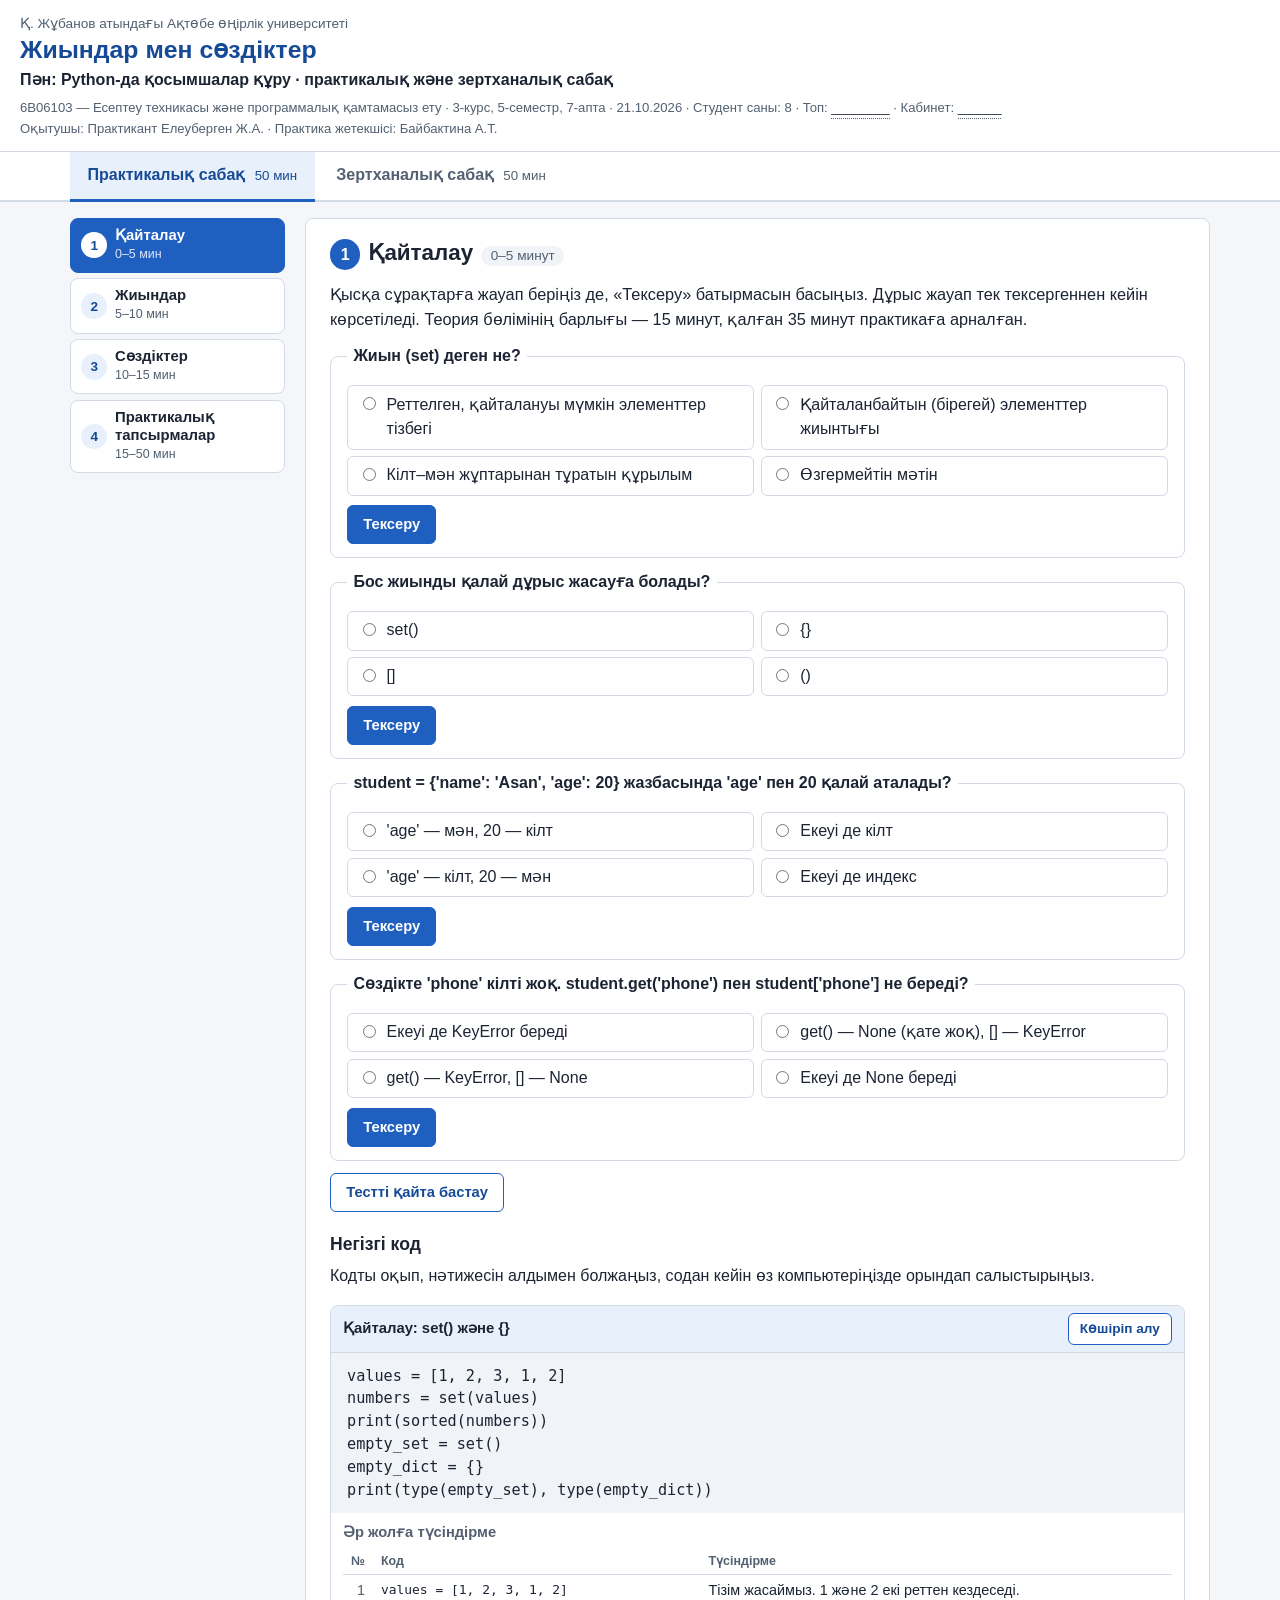
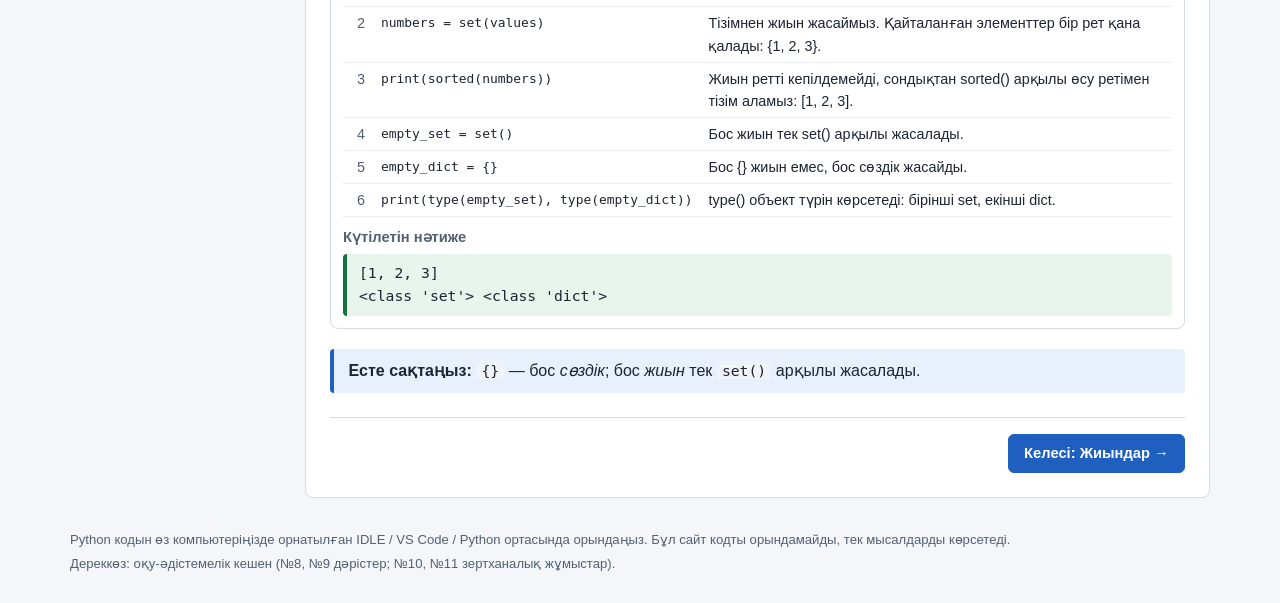
==== index.html @ 648bc7bb "0.0.1" ====
<!DOCTYPE html>
<html lang="kk">
<head>
<meta charset="utf-8">
<meta name="viewport" content="width=device-width, initial-scale=1">
<title>Жиындар мен сөздіктер — Python-да қосымшалар құру</title>
<meta name="description" content="Python-да қосымшалар құру пәні: «Жиындар мен сөздіктер» тақырыбына арналған практикалық және зертханалық сабақ материалы.">
<link rel="stylesheet" href="style.css">
</head>
<body>
<a class="skip" href="#content">Мазмұнға өту</a>
<header class="site-header">
  <p class="uni">Қ. Жұбанов атындағы Ақтөбе өңірлік университеті</p>
  <h1>Жиындар мен сөздіктер</h1>
  <p class="course">Пән: Python-да қосымшалар құру · практикалық және зертханалық сабақ</p>
  <p class="meta">6B06103 — Есептеу техникасы және программалық қамтамасыз ету · 3-курс, 5-семестр, 7-апта · 21.10.2026 · Студент саны: 8 · Топ: <span class="fill" data-cfg="group">________</span> · Кабинет: <span class="fill" data-cfg="room">______</span></p>
  <p class="meta">Оқытушы: Практикант Елеуберген Ж.А. · Практика жетекшісі: Байбактина А.Т.</p>
</header>
<div class="tabbar noprint"><div class="tabs" role="tablist" aria-label="Сабақ түрі">
  <button type="button" role="tab" id="tab-practice" data-mode="practice" aria-controls="mode-practice" aria-selected="true">Практикалық сабақ <small><span data-cfg="practiceMinutes">50</span> мин</small></button>
  <button type="button" role="tab" id="tab-lab" data-mode="lab" aria-controls="mode-lab" aria-selected="false" tabindex="-1">Зертханалық сабақ <small><span data-cfg="labMinutes">50</span> мин</small></button>
</div></div>
<main id="content" class="layout">
  <div class="mode" id="mode-practice" role="tabpanel" aria-labelledby="tab-practice">
    <nav class="side noprint" aria-label="Практикалық сабақ бөлімдері"><button type="button" class="navbtn" data-section="s1"><span class="n">1</span><span class="t">Қайталау</span><span class="m">0–5 мин</span></button><button type="button" class="navbtn" data-section="s2"><span class="n">2</span><span class="t">Жиындар</span><span class="m">5–10 мин</span></button><button type="button" class="navbtn" data-section="s3"><span class="n">3</span><span class="t">Сөздіктер</span><span class="m">10–15 мин</span></button><button type="button" class="navbtn" data-section="s4"><span class="n">4</span><span class="t">Практикалық тапсырмалар</span><span class="m">15–50 мин</span></button></nav>
    <div class="main"><section class="section" id="s1" aria-labelledby="h-s1">
  <h2 id="h-s1"><span class="num">1</span>Қайталау <span class="time">0–5 минут</span></h2>
  <p class="lead">Қысқа сұрақтарға жауап беріңіз де, «Тексеру» батырмасын басыңыз. Дұрыс жауап тек тексергеннен кейін көрсетіледі. Теория бөлімінің барлығы — 15 минут, қалған 35 минут практикаға арналған.</p>
  <div class="quiz"><fieldset class="q" data-correct="b">
  <legend>Жиын (set) деген не?</legend>
  <div class="opts"><label class="opt" data-key="a"><input type="radio" name="q1" value="a"><span>Реттелген, қайталануы мүмкін элементтер тізбегі</span></label><label class="opt" data-key="b"><input type="radio" name="q1" value="b"><span>Қайталанбайтын (бірегей) элементтер жиынтығы</span></label><label class="opt" data-key="c"><input type="radio" name="q1" value="c"><span>Кілт–мән жұптарынан тұратын құрылым</span></label><label class="opt" data-key="d"><input type="radio" name="q1" value="d"><span>Өзгермейтін мәтін</span></label></div>
  <div class="q-actions"><button type="button" class="btn check">Тексеру</button></div>
  <div class="q-result" hidden aria-live="polite"><p class="q-status"></p>
    <p><strong>Дұрыс жауап:</strong> Қайталанбайтын (бірегей) элементтер жиынтығы</p><p>Жиын тек бірегей элементтерді сақтайды. Индекс бойынша қатынау жоқ, реті кепілдік берілмейді.</p></div>
</fieldset>
<fieldset class="q" data-correct="a">
  <legend>Бос жиынды қалай дұрыс жасауға болады?</legend>
  <div class="opts"><label class="opt" data-key="a"><input type="radio" name="q3" value="a"><span>set()</span></label><label class="opt" data-key="b"><input type="radio" name="q3" value="b"><span>{}</span></label><label class="opt" data-key="c"><input type="radio" name="q3" value="c"><span>[]</span></label><label class="opt" data-key="d"><input type="radio" name="q3" value="d"><span>()</span></label></div>
  <div class="q-actions"><button type="button" class="btn check">Тексеру</button></div>
  <div class="q-result" hidden aria-live="polite"><p class="q-status"></p>
    <p><strong>Дұрыс жауап:</strong> set()</p><p>{} — бос сөздік (dict). Бос жиын тек set() арқылы жасалады.</p></div>
</fieldset>
<fieldset class="q" data-correct="c">
  <legend>student = {'name': 'Asan', 'age': 20} жазбасында 'age' пен 20 қалай аталады?</legend>
  <div class="opts"><label class="opt" data-key="a"><input type="radio" name="q4" value="a"><span>'age' — мән, 20 — кілт</span></label><label class="opt" data-key="b"><input type="radio" name="q4" value="b"><span>Екеуі де кілт</span></label><label class="opt" data-key="c"><input type="radio" name="q4" value="c"><span>'age' — кілт, 20 — мән</span></label><label class="opt" data-key="d"><input type="radio" name="q4" value="d"><span>Екеуі де индекс</span></label></div>
  <div class="q-actions"><button type="button" class="btn check">Тексеру</button></div>
  <div class="q-result" hidden aria-live="polite"><p class="q-status"></p>
    <p><strong>Дұрыс жауап:</strong> 'age' — кілт, 20 — мән</p><p>Сөздікте жазба «кілт: мән» түрінде. Кілт арқылы мәнді табамыз. Кілттер бірегей болады.</p></div>
</fieldset>
<fieldset class="q" data-correct="b">
  <legend>Сөздікте 'phone' кілті жоқ. student.get('phone') пен student['phone'] не береді?</legend>
  <div class="opts"><label class="opt" data-key="a"><input type="radio" name="q5" value="a"><span>Екеуі де KeyError береді</span></label><label class="opt" data-key="b"><input type="radio" name="q5" value="b"><span>get() — None (қате жоқ), [] — KeyError</span></label><label class="opt" data-key="c"><input type="radio" name="q5" value="c"><span>get() — KeyError, [] — None</span></label><label class="opt" data-key="d"><input type="radio" name="q5" value="d"><span>Екеуі де None береді</span></label></div>
  <div class="q-actions"><button type="button" class="btn check">Тексеру</button></div>
  <div class="q-result" hidden aria-live="polite"><p class="q-status"></p>
    <p><strong>Дұрыс жауап:</strong> get() — None (қате жоқ), [] — KeyError</p><p>get() кілт жоқ болса None (немесе өзіңіз берген мән) қайтарады. Ал dict[key] — KeyError көтереді.</p></div>
</fieldset></div>
  <p><button type="button" class="btn btn-ghost" id="quiz-reset">Тестті қайта бастау</button></p>
  <h3>Негізгі код</h3>
  <p>Кодты оқып, нәтижесін алдымен болжаңыз, содан кейін өз компьютеріңізде орындап салыстырыңыз.</p>
  <figure class="code-card" id="ex-review">
  <figcaption><span class="code-title">Қайталау: set() және {}</span>
    <button type="button" class="btn copy" data-copy="ex-review-code">Көшіріп алу</button></figcaption>
  <pre class="code" id="ex-review-code" tabindex="0"><code>values = [1, 2, 3, 1, 2]
numbers = set(values)
print(sorted(numbers))
empty_set = set()
empty_dict = {}
print(type(empty_set), type(empty_dict))</code></pre>
  <div class="explain"><h4>Әр жолға түсіндірме</h4>
    <table><thead><tr><th>№</th><th>Код</th><th>Түсіндірме</th></tr></thead><tbody><tr><td class="ln">1</td><td><code>values = [1, 2, 3, 1, 2]</code></td><td>Тізім жасаймыз. 1 және 2 екі реттен кездеседі.</td></tr><tr><td class="ln">2</td><td><code>numbers = set(values)</code></td><td>Тізімнен жиын жасаймыз. Қайталанған элементтер бір рет қана қалады: {1, 2, 3}.</td></tr><tr><td class="ln">3</td><td><code>print(sorted(numbers))</code></td><td>Жиын ретті кепілдемейді, сондықтан sorted() арқылы өсу ретімен тізім аламыз: [1, 2, 3].</td></tr><tr><td class="ln">4</td><td><code>empty_set = set()</code></td><td>Бос жиын тек set() арқылы жасалады.</td></tr><tr><td class="ln">5</td><td><code>empty_dict = {}</code></td><td>Бос {} жиын емес, бос сөздік жасайды.</td></tr><tr><td class="ln">6</td><td><code>print(type(empty_set), type(empty_dict))</code></td><td>type() объект түрін көрсетеді: бірінші set, екінші dict.</td></tr></tbody></table></div>
  <div class="output"><h4>Күтілетін нәтиже</h4><pre>[1, 2, 3]
&lt;class 'set'&gt; &lt;class 'dict'&gt;</pre></div>
</figure>
  <div class="callout"><strong>Есте сақтаңыз:</strong> <code>{}</code> — бос <em>сөздік</em>; бос <em>жиын</em> тек <code>set()</code> арқылы жасалады.</div>
  <div class="pager"><span></span><button type="button" class="btn" data-goto="s2">Келесі: Жиындар →</button></div>
</section><section class="section is-hidden" id="s2" aria-labelledby="h-s2">
  <h2 id="h-s2"><span class="num">2</span>Жиындар <span class="time">5–10 минут</span></h2>
  <p class="lead">Жиын (<code>set</code>) — бірегей, қайталанбайтын элементтер жиынтығы. Индексі жоқ, элементтерінің реті кепілдік берілмейді.</p>
  <div class="grid2">
    <div class="card"><h3>Құру және тексеру</h3>
      <table class="ref"><tbody>
        <tr><td><code>set()</code></td><td>бос жиын; <code>set(тізім)</code> — тізімнен жиын</td></tr>
        <tr><td><code>{1, 2, 3}</code></td><td>элементтерді тікелей жазу</td></tr>
        <tr><td><code>len(s)</code></td><td>элемент саны</td></tr>
        <tr><td><code>x in s</code></td><td>x жиында бар ма? (<code>True</code>/<code>False</code>)</td></tr>
      </tbody></table>
      <p class="small">Жиын элементі өзгермейтін (hashable) болуы керек: сан, мәтін, кортеж болады; тізім, жиын, сөздік болмайды.</p></div>
    <div class="card"><h3>Өзгерту</h3>
      <table class="ref"><tbody>
        <tr><td><code>s.add(x)</code></td><td>элемент қосады</td></tr>
        <tr><td><code>s.remove(x)</code></td><td>өшіреді; x жоқ болса — <code>KeyError</code></td></tr>
        <tr><td><code>s.discard(x)</code></td><td>өшіреді; x жоқ болса да қате жоқ</td></tr>
      </tbody></table></div>
  </div>
  <div class="card"><h3>Жиын амалдары</h3>
    <table class="ref"><thead><tr><th>Амал</th><th>Оператор</th><th>Әдіс</th><th>Мағынасы</th></tr></thead><tbody>
      <tr><td>Бірігу</td><td><code>a | b</code></td><td><code>a.union(b)</code></td><td>екеуінің барлық элементі</td></tr>
      <tr><td>Қиылысу</td><td><code>a &amp; b</code></td><td><code>a.intersection(b)</code></td><td>екеуінде де бар элементтер</td></tr>
      <tr><td>Айырым</td><td><code>a - b</code></td><td><code>a.difference(b)</code></td><td>a-да бар, b-да жоқ</td></tr>
      <tr><td>Симметриялық айырым</td><td><code>a ^ b</code></td><td><code>a.symmetric_difference(b)</code></td><td>тек біреуінде бар</td></tr>
    </tbody></table></div>
  <div class="callout warn"><strong>Реті тұрақты емес.</strong> Жиынды <code>print()</code> жасағанда элементтердің реті әртүрлі болуы мүмкін. Сондықтан мысалдарда нәтижені салыстыру үшін <code>sorted()</code> қолданылады (ол тізім қайтарады).</div>
  <figure class="code-card" id="ex-setops">
  <figcaption><span class="code-title">Жиындармен амалдар</span>
    <button type="button" class="btn copy" data-copy="ex-setops-code">Көшіріп алу</button></figcaption>
  <pre class="code" id="ex-setops-code" tabindex="0"><code>a = {1, 2, 3, 4, 5}
b = {4, 5, 6, 7, 8}
print('Бірігуі:', sorted(a | b))
print('Қиылысуы:', sorted(a &amp; b))
print('Айырымы:', sorted(a - b))
print('Симметриялық айырым:', sorted(a ^ b))</code></pre>
  <div class="explain"><h4>Әр жолға түсіндірме</h4>
    <table><thead><tr><th>№</th><th>Код</th><th>Түсіндірме</th></tr></thead><tbody><tr><td class="ln">1</td><td><code>a = {1, 2, 3, 4, 5}</code></td><td>A жиыны.</td></tr><tr><td class="ln">2</td><td><code>b = {4, 5, 6, 7, 8}</code></td><td>B жиыны. Ортақ элементтері: 4 және 5.</td></tr><tr><td class="ln">3</td><td><code>print('Бірігуі:', sorted(a | b))</code></td><td>| екі жиынның барлық элементін біріктіреді (a.union(b) сияқты). Қайталанбайды.</td></tr><tr><td class="ln">4</td><td><code>print('Қиылысуы:', sorted(a &amp; b))</code></td><td>&amp; тек екі жиында да бар элементтерді алады (a.intersection(b)).</td></tr><tr><td class="ln">5</td><td><code>print('Айырымы:', sorted(a - b))</code></td><td>- a-да бар, бірақ b-да жоқ элементтерді алады (a.difference(b)).</td></tr><tr><td class="ln">6</td><td><code>print('Симметриялық айырым:', sorted(a ^ b))</code></td><td>^ тек біреуінде ғана бар элементтерді алады (a.symmetric_difference(b)).</td></tr></tbody></table></div>
  <div class="output"><h4>Күтілетін нәтиже</h4><pre>Бірігуі: [1, 2, 3, 4, 5, 6, 7, 8]
Қиылысуы: [4, 5]
Айырымы: [1, 2, 3]
Симметриялық айырым: [1, 2, 3, 6, 7, 8]</pre></div>
</figure>
  <figure class="code-card" id="ex-setchange">
  <figcaption><span class="code-title">add() және discard()</span>
    <button type="button" class="btn copy" data-copy="ex-setchange-code">Көшіріп алу</button></figcaption>
  <pre class="code" id="ex-setchange-code" tabindex="0"><code>numbers = {1, 2, 3, 4, 5, 6}
numbers.discard(3)
numbers.add(8)
print(sorted(numbers))</code></pre>
  <div class="explain"><h4>Әр жолға түсіндірме</h4>
    <table><thead><tr><th>№</th><th>Код</th><th>Түсіндірме</th></tr></thead><tbody><tr><td class="ln">1</td><td><code>numbers = {1, 2, 3, 4, 5, 6}</code></td><td>Алты элементті жиын.</td></tr><tr><td class="ln">2</td><td><code>numbers.discard(3)</code></td><td>3 элементін жояды. Егер 3 жоқ болса да, қате шықпайды.</td></tr><tr><td class="ln">3</td><td><code>numbers.add(8)</code></td><td>Жиынға 8 элементін қосады.</td></tr><tr><td class="ln">4</td><td><code>print(sorted(numbers))</code></td><td>Нәтижені өсу ретімен шығарамыз.</td></tr></tbody></table></div>
  <div class="output"><h4>Күтілетін нәтиже</h4><pre>[1, 2, 4, 5, 6, 8]</pre></div>
</figure>
  <h3><code>remove()</code> және <code>discard()</code></h3>
  <p>Егер <code>remove()</code> жоқ элементті өшіруге тырысса — <code>KeyError</code> шығады. <code>discard()</code> болса, қате бермейді. Элемент міндетті түрде бар екеніне сенімді болсаңыз <code>remove()</code>, сенімсіз болсаңыз <code>discard()</code> қолданыңыз.</p>
  <h3><code>frozenset</code></h3>
  <p><code>frozenset</code> — өзгермейтін жиын. Ол <code>set</code> сияқты бірегей элементтерден тұрады және одан <code>|</code>, <code>&amp;</code>, <code>-</code> амалдарын орындауға болады, бірақ жасалғаннан кейін <code>add()</code>, <code>remove()</code>, <code>discard()</code> арқылы өзгертуге болмайды. Өзгермейтіндіктен оны басқа жиынның элементі немесе сөздіктің кілті ретінде қолдануға болады. Жасалуы: <code>frozenset([1, 2, 3])</code>.</p>
  <p class="source">Дереккөз: оқу-әдістемелік кешен, №8 дәріс «Жиындар», PDF 67–74-б. Мысалдар Python 3 синтаксисімен жазылған.</p>
  <div class="pager"><button type="button" class="btn btn-ghost" data-goto="s1">← Қайталау</button><button type="button" class="btn" data-goto="s3">Келесі: Сөздіктер →</button></div>
</section><section class="section is-hidden" id="s3" aria-labelledby="h-s3">
  <h2 id="h-s3"><span class="num">3</span>Сөздіктер <span class="time">10–15 минут</span></h2>
  <p class="lead">Сөздік (<code>dict</code>) мәліметті <code>кілт: мән</code> жұптары түрінде сақтайды. Мәнге индекс емес, кілт арқылы қатынаймыз.</p>
  <div class="grid2">
    <div class="card"><h3>Негізгі ережелер</h3>
      <ul class="tight">
        <li>Жазылуы: <code>{кілт: мән}</code>, бос сөздік — <code>{}</code> немесе <code>dict()</code>.</li>
        <li>Кілттер <strong>бірегей</strong>: бір кілт қайталанса, соңғы мән қалады.</li>
        <li>Кілт өзгермейтін тип болуы керек (мәтін, сан, кортеж). Мән кез келген тип бола алады.</li>
        <li>Қазіргі Python 3 сөздігі элементтерді <strong>енгізілген ретімен</strong> сақтайды (Python 3.7-ден бастап тілдің кепілдігі).</li>
      </ul></div>
    <div class="card"><h3>Қатынау және өзгерту</h3>
      <table class="ref"><tbody>
        <tr><td><code>d[key]</code></td><td>мәнді оқу; кілт жоқ болса — <code>KeyError</code></td></tr>
        <tr><td><code>d.get(key, x)</code></td><td>кілт жоқ болса, қате емес, <code>x</code> (немесе <code>None</code>)</td></tr>
        <tr><td><code>d[key] = v</code></td><td>кілт бар болса — мәнді өзгертеді, жоқ болса — қосады</td></tr>
        <tr><td><code>key in d</code></td><td>кілттің барын тексереді</td></tr>
      </tbody></table></div>
  </div>
  <div class="card"><h3>Әдістер</h3>
    <table class="ref"><tbody>
      <tr><td><code>d.keys()</code></td><td>кілттер</td><td><code>d.values()</code></td><td>мәндер</td></tr>
      <tr><td><code>d.items()</code></td><td>(кілт, мән) жұптары</td><td><code>d.update(other)</code></td><td>басқа сөздіктің жазбаларын қосу/жаңарту</td></tr>
      <tr><td><code>dict.fromkeys(keys, v)</code></td><td>кілттер тізімінен бірдей мәнді сөздік</td><td><code>dict(zip(keys, vals))</code></td><td>екі тізімнен сөздік</td></tr>
    </tbody></table></div>
  <figure class="code-card" id="ex-student">
  <figcaption><span class="code-title">Сөздікпен жұмыс: қосу, өзгерту, оқу</span>
    <button type="button" class="btn copy" data-copy="ex-student-code">Көшіріп алу</button></figcaption>
  <pre class="code" id="ex-student-code" tabindex="0"><code>student = {'name': 'Asan', 'age': 20}
student['city'] = 'Aktobe'
student['age'] = 21
print(student['name'])
print(student.get('phone', 'мәлімет жоқ'))
for key, value in student.items():
    print(key, value)</code></pre>
  <div class="explain"><h4>Әр жолға түсіндірме</h4>
    <table><thead><tr><th>№</th><th>Код</th><th>Түсіндірме</th></tr></thead><tbody><tr><td class="ln">1</td><td><code>student = {'name': 'Asan', 'age': 20}</code></td><td>Сөздік: 'name' және 'age' — кілттер, 'Asan' және 20 — мәндер.</td></tr><tr><td class="ln">2</td><td><code>student['city'] = 'Aktobe'</code></td><td>Жаңа кілт болса, жаңа жазба қосылады.</td></tr><tr><td class="ln">3</td><td><code>student['age'] = 21</code></td><td>Кілт бұрыннан бар болса, оның мәні өзгереді.</td></tr><tr><td class="ln">4</td><td><code>print(student['name'])</code></td><td>Кілт бойынша мәнді оқимыз: Asan.</td></tr><tr><td class="ln">5</td><td><code>print(student.get('phone', 'мәлімет жоқ'))</code></td><td>'phone' кілті жоқ. get() қате бермей, екінші аргументті қайтарады.</td></tr><tr><td class="ln">6</td><td><code>for key, value in student.items():</code></td><td>items() кілт пен мәнді жұп-жұппен береді.</td></tr><tr><td class="ln">7</td><td><code>    print(key, value)</code></td><td>Әр жұпты жолма-жол шығарады (енгізілген ретпен).</td></tr></tbody></table></div>
  <div class="output"><h4>Күтілетін нәтиже</h4><pre>Asan
мәлімет жоқ
name Asan
age 21
city Aktobe</pre></div>
</figure>
  <figure class="code-card" id="ex-zip">
  <figcaption><span class="code-title">zip() арқылы сөздік құру</span>
    <button type="button" class="btn copy" data-copy="ex-zip-code">Көшіріп алу</button></figcaption>
  <pre class="code" id="ex-zip-code" tabindex="0"><code>fields = ['name', 'age', 'job']
values = ['Dina', 22, 'developer']
record = dict(zip(fields, values))
print(record['job'])</code></pre>
  <div class="explain"><h4>Әр жолға түсіндірме</h4>
    <table><thead><tr><th>№</th><th>Код</th><th>Түсіндірме</th></tr></thead><tbody><tr><td class="ln">1</td><td><code>fields = ['name', 'age', 'job']</code></td><td>Кілттер тізімі.</td></tr><tr><td class="ln">2</td><td><code>values = ['Dina', 22, 'developer']</code></td><td>Мәндер тізімі (реті кілттермен сәйкес).</td></tr><tr><td class="ln">3</td><td><code>record = dict(zip(fields, values))</code></td><td>zip() екі тізімді жұптастырады, dict() одан сөздік жасайды.</td></tr><tr><td class="ln">4</td><td><code>print(record['job'])</code></td><td>'job' кілтінің мәнін шығарады.</td></tr></tbody></table></div>
  <div class="output"><h4>Күтілетін нәтиже</h4><pre>developer</pre></div>
</figure>
  <figure class="code-card" id="ex-dictmethods">
  <figcaption><span class="code-title">update(), keys(), values(), fromkeys(), сөздіктер тізімі</span>
    <button type="button" class="btn copy" data-copy="ex-dictmethods-code">Көшіріп алу</button></figcaption>
  <pre class="code" id="ex-dictmethods-code" tabindex="0"><code>student = {'name': 'Asan', 'age': 20}
student.update({'age': 21, 'city': 'Aktobe'})
print(list(student.keys()))
print(list(student.values()))
print(dict.fromkeys(['a', 'b'], 0))
students = [{'name': 'Asan', 'age': 20}, {'name': 'Dina', 'age': 22}]
for item in students:
    print(item['name'], item['age'])</code></pre>
  <div class="explain"><h4>Әр жолға түсіндірме</h4>
    <table><thead><tr><th>№</th><th>Код</th><th>Түсіндірме</th></tr></thead><tbody><tr><td class="ln">1</td><td><code>student = {'name': 'Asan', 'age': 20}</code></td><td>Бастапқы сөздік.</td></tr><tr><td class="ln">2</td><td><code>student.update({'age': 21, 'city': 'Aktobe'})</code></td><td>update() бар кілттің мәнін өзгертеді (age), жоқ кілтті қосады (city).</td></tr><tr><td class="ln">3</td><td><code>print(list(student.keys()))</code></td><td>Барлық кілттер тізімі.</td></tr><tr><td class="ln">4</td><td><code>print(list(student.values()))</code></td><td>Барлық мәндер тізімі.</td></tr><tr><td class="ln">5</td><td><code>print(dict.fromkeys(['a', 'b'], 0))</code></td><td>Берілген кілттерге бірдей бастапқы мән (0) беріп, сөздік жасайды.</td></tr><tr><td class="ln">6</td><td><code>students = [{'name': 'Asan', 'age': 20}, {'name': 'Dina', 'age': 22}]</code></td><td>Сөздіктер тізімі: әр студент — бір сөздік.</td></tr><tr><td class="ln">7</td><td><code>for item in students:</code></td><td>Тізімнің әр сөздігін алып өтеміз.</td></tr><tr><td class="ln">8</td><td><code>    print(item['name'], item['age'])</code></td><td>Әр студенттің атын және жасын шығарамыз.</td></tr></tbody></table></div>
  <div class="output"><h4>Күтілетін нәтиже</h4><pre>['name', 'age', 'city']
['Asan', 21, 'Aktobe']
{'a': 0, 'b': 0}
Asan 20
Dina 22</pre></div>
</figure>
  <div class="callout"><strong>Сөздіктер тізімі</strong> — кестеге ұқсас деректерді сақтаудың ыңғайлы жолы: әр жол бір сөздік, барлығы бір <code>list</code> ішінде. Зертханалық жұмыстарда дәл осындай деректер қолданылады.</div>
  <p class="source">Дереккөз: оқу-әдістемелік кешен, №9 дәріс «Сөздіктер түсінігі және құру принциптері», PDF 74–80-б. Мысалдар Python 3 синтаксисімен жазылған.</p>
  <div class="pager"><button type="button" class="btn btn-ghost" data-goto="s2">← Жиындар</button><button type="button" class="btn" data-goto="s4">Келесі: Практикалық тапсырмалар →</button></div>
</section><section class="section is-hidden" id="s4" aria-labelledby="h-s4">
  <h2 id="h-s4"><span class="num">4</span>Практикалық тапсырмалар <span class="time">15–50 минут</span></h2>
  <p class="lead">Барлық студент бірдей 8 шағын тапсырманы орындайды (4 жиын, 4 сөздік), әрқайсысына шамамен 4 минут. Алдымен өзіңіз шешіп көріңіз, қиындық болса ғана кеңесті ашыңыз. Шешімді өз компьютеріңіздегі Python ортасында (IDLE / VS Code) орындап тексеріңіз.</p>
  <p class="small">Бұл тапсырмалар — дәріс мысалдарына сүйенген жаттығулар. Олар зертханалық жұмыс жинағындағы нөмірлі есептермен байланысты емес.</p>
  <article class="task" id="p1">
  <h3>1-тапсырма. Бірегей сандар</h3>
  <p>Тізімдегі бірегей сандарды өсу ретімен шығарыңыз.</p>
  <div class="in-data"><span class="tag tag-data">Кіріс деректері</span>
    <pre class="code" id="p1-data" tabindex="0"><code>numbers = [4, 6, 4, 8, 6, 9]</code></pre>
    <button type="button" class="btn copy" data-copy="p1-data">Көшіріп алу</button></div>
  <div class="task-actions">
    <button type="button" class="btn btn-ghost" data-toggle="p1-hint" data-open="Кеңесті ашу" data-close="Кеңесті жасыру" aria-expanded="false" aria-controls="p1-hint">Кеңесті ашу</button>
<div class="reveal hint" id="p1-hint" hidden><p>Алдымен тізімді set() арқылы жиынға айналдырыңыз — қайталанғандар жойылады. Содан кейін sorted() қолданып, өсу ретімен шығарыңыз.</p></div>
  </div>
</article>
<article class="task" id="p2">
  <h3>2-тапсырма. Қиылысу және айырым</h3>
  <p>A және B жиындары берілген. Олардың қиылысуын және A − B айырымын табыңыз (екеуін де sorted() арқылы шығарыңыз).</p>
  <div class="in-data"><span class="tag tag-data">Кіріс деректері</span>
    <pre class="code" id="p2-data" tabindex="0"><code>A = {2, 4, 6, 8}
B = {4, 7, 8}</code></pre>
    <button type="button" class="btn copy" data-copy="p2-data">Көшіріп алу</button></div>
  <div class="task-actions">
    <button type="button" class="btn btn-ghost" data-toggle="p2-hint" data-open="Кеңесті ашу" data-close="Кеңесті жасыру" aria-expanded="false" aria-controls="p2-hint">Кеңесті ашу</button>
<div class="reveal hint" id="p2-hint" hidden><p>Қиылысу үшін &amp; (немесе intersection()), айырым үшін - (немесе difference()) қолданыңыз. Нәтижені sorted() ішіне салыңыз.</p></div>
  </div>
</article>
<article class="task" id="p3">
  <h3>3-тапсырма. Элемент қосу және өшіру</h3>
  <p>s жиынына 9 санын қосыңыз, 3 санын өшіріңіз, содан кейін жиында жоқ 100 санын discard() арқылы өшіріп көріңіз (қате шықпауы керек). Жиынды өсу ретімен және элемент санын шығарыңыз.</p>
  <div class="in-data"><span class="tag tag-data">Кіріс деректері</span>
    <pre class="code" id="p3-data" tabindex="0"><code>s = {1, 3, 5, 7}</code></pre>
    <button type="button" class="btn copy" data-copy="p3-data">Көшіріп алу</button></div>
  <div class="task-actions">
    <button type="button" class="btn btn-ghost" data-toggle="p3-hint" data-open="Кеңесті ашу" data-close="Кеңесті жасыру" aria-expanded="false" aria-controls="p3-hint">Кеңесті ашу</button>
<div class="reveal hint" id="p3-hint" hidden><p>add() — қосады, discard() — өшіреді (жоқ болса да қате бермейді). Элемент санын len() береді.</p></div>
  </div>
</article>
<article class="task" id="p4">
  <h3>4-тапсырма. Екі топтың аттары</h3>
  <p>Екі топтың студент аттары берілген. Екі топта да бар аттарды және тек біреуінде ғана бар аттарды өсу ретімен шығарыңыз.</p>
  <div class="in-data"><span class="tag tag-data">Кіріс деректері</span>
    <pre class="code" id="p4-data" tabindex="0"><code>group_a = {'Aru', 'Dina', 'Eldos', 'Asan'}
group_b = {'Dina', 'Asan', 'Nurlan'}</code></pre>
    <button type="button" class="btn copy" data-copy="p4-data">Көшіріп алу</button></div>
  <div class="task-actions">
    <button type="button" class="btn btn-ghost" data-toggle="p4-hint" data-open="Кеңесті ашу" data-close="Кеңесті жасыру" aria-expanded="false" aria-controls="p4-hint">Кеңесті ашу</button>
<div class="reveal hint" id="p4-hint" hidden><p>«Екеуінде де бар» — қиылысу (&amp;), «тек біреуінде» — симметриялық айырым (^). Екеуін де sorted() ішіне салыңыз.</p></div>
  </div>
</article>
<article class="task" id="p5">
  <h3>5-тапсырма. Сөздікті өзгерту</h3>
  <p>score мәнін 85-ке жаңартыңыз, dept кілтін қосыңыз (мәнін өзіңіз таңдаңыз, мысалы 'IT'), содан кейін name мен score мәндерін шығарыңыз.</p>
  <div class="in-data"><span class="tag tag-data">Кіріс деректері</span>
    <pre class="code" id="p5-data" tabindex="0"><code>student = {'name': 'Dina', 'score': 75}</code></pre>
    <button type="button" class="btn copy" data-copy="p5-data">Көшіріп алу</button></div>
  <div class="task-actions">
    <button type="button" class="btn btn-ghost" data-toggle="p5-hint" data-open="Кеңесті ашу" data-close="Кеңесті жасыру" aria-expanded="false" aria-controls="p5-hint">Кеңесті ашу</button>
<div class="reveal hint" id="p5-hint" hidden><p>Бар кілттің мәнін student['score'] = ... арқылы өзгертесіз; жаңа кілт те дәл осылай қосылады. Мәндерді student['name'] түрінде оқыңыз.</p></div>
  </div>
</article>
<article class="task" id="p6">
  <h3>6-тапсырма. get() және items()</h3>
  <p>prices сөздігінен «нан» бағасын [] арқылы шығарыңыз; «шай» кілті жоқ, оның бағасын get() арқылы қате шығармай 0 деп шығарыңыз; содан кейін барлық тауар мен бағасын жолма-жол шығарыңыз.</p>
  <div class="in-data"><span class="tag tag-data">Кіріс деректері</span>
    <pre class="code" id="p6-data" tabindex="0"><code>prices = {'алма': 450, 'нан': 120, 'сүт': 300}</code></pre>
    <button type="button" class="btn copy" data-copy="p6-data">Көшіріп алу</button></div>
  <div class="task-actions">
    <button type="button" class="btn btn-ghost" data-toggle="p6-hint" data-open="Кеңесті ашу" data-close="Кеңесті жасыру" aria-expanded="false" aria-controls="p6-hint">Кеңесті ашу</button>
<div class="reveal hint" id="p6-hint" hidden><p>Кілт бар болса prices['нан'] жұмыс істейді. Жоқ кілт үшін prices.get('шай', 0). Жұптарды for key, value in prices.items(): арқылы алыңыз.</p></div>
  </div>
</article>
<article class="task" id="p7">
  <h3>7-тапсырма. zip() және update()</h3>
  <p>fields және values тізімдерінен zip() арқылы сөздік жасаңыз. Содан кейін update() арқылы age мәнін 22-ге өзгертіп, group кілтін ('IS-31') қосыңыз және сөздікті шығарыңыз.</p>
  <div class="in-data"><span class="tag tag-data">Кіріс деректері</span>
    <pre class="code" id="p7-data" tabindex="0"><code>fields = ['name', 'age']
values = ['Aru', 21]</code></pre>
    <button type="button" class="btn copy" data-copy="p7-data">Көшіріп алу</button></div>
  <div class="task-actions">
    <button type="button" class="btn btn-ghost" data-toggle="p7-hint" data-open="Кеңесті ашу" data-close="Кеңесті жасыру" aria-expanded="false" aria-controls="p7-hint">Кеңесті ашу</button>
<div class="reveal hint" id="p7-hint" hidden><p>dict(zip(fields, values)) сөздік жасайды. update() ішіне жаңа жазбалары бар сөздік беріңіз: бар кілттің мәні өзгереді, жоқ кілт қосылады.</p></div>
  </div>
</article>
<article class="task" id="p8">
  <h3>8-тапсырма. Сөздіктер тізімі</h3>
  <p>Студенттер тізімінен ұпайы 80-ден кем емес студенттердің аты мен ұпайын шығарыңыз, содан кейін олардың санын шығарыңыз.</p>
  <div class="in-data"><span class="tag tag-data">Кіріс деректері</span>
    <pre class="code" id="p8-data" tabindex="0"><code>students = [
    {'name': 'Asan', 'score': 72},
    {'name': 'Dina', 'score': 90},
    {'name': 'Aru', 'score': 85},
    {'name': 'Eldos', 'score': 60}
]</code></pre>
    <button type="button" class="btn copy" data-copy="p8-data">Көшіріп алу</button></div>
  <div class="task-actions">
    <button type="button" class="btn btn-ghost" data-toggle="p8-hint" data-open="Кеңесті ашу" data-close="Кеңесті жасыру" aria-expanded="false" aria-controls="p8-hint">Кеңесті ашу</button>
<div class="reveal hint" id="p8-hint" hidden><p>for item in students: арқылы әр сөздікті алып, item['score'] &gt;= 80 шартын тексеріңіз. Санауыш ретінде count = 0 қолданыңыз.</p></div>
  </div>
</article>
  <article class="task" id="p-final">
    <h3>Қорытынды сұрақтар</h3>
    <p class="small">Жауабын дәптерге жазыңыз, оқытушы сабақ соңында тексереді.</p>
    <p><strong>1.</strong> Қайталануды жою үшін қандай тип керек?</p>
    <p><strong>2.</strong> Ат, жас, мамандық сияқты сипаттарды кілтпен сақтау үшін қандай тип тиімді?</p>
  </article>
  <div class="pager"><button type="button" class="btn btn-ghost" data-goto="s3">← Сөздіктер</button><button type="button" class="btn" data-mode-goto="lab">Зертханалық сабаққа өту →</button></div>
</section></div>
  </div>
  <div class="mode" id="mode-lab" role="tabpanel" aria-labelledby="tab-lab" hidden>
    <nav class="side noprint" aria-label="Зертханалық сабақ бөлімдері"><button type="button" class="navbtn" data-section="s5"><span class="n">5</span><span class="t">Менің нұсқам</span><span class="m">0–42 мин</span></button><button type="button" class="navbtn" data-section="s6"><span class="n">6</span><span class="t">Қорытынды және тапсыру</span><span class="m">42–50 мин</span></button></nav>
    <div class="main"><section class="section" id="s5" aria-labelledby="h-s5">
  <h2 id="h-s5"><span class="num">5</span>Менің нұсқам <span class="time">зертханалық · <span data-cfg="labMinutes">50</span> минут</span></h2>
  <ol class="stages" aria-label="Сабақ кезеңдері"><li><span class="m">0–5 мин</span><span>Нұсқа беру</span></li><li><span class="m">5–15 мин</span><span>1-есеп: жиын</span></li><li><span class="m">15–28 мин</span><span>2-есеп: сөздік</span></li><li><span class="m">28–42 мин</span><span>3-есеп: жиын + сөздік</span></li><li><span class="m">42–47 мин</span><span>Тексеру</span></li><li><span class="m">47–50 мин</span><span>Тапсыру</span></li></ol>
  <fieldset class="vsel"><legend>Нұсқаңызды таңдаңыз</legend>
    <div class="vbtns"><label class="vbtn"><input type="radio" name="variant" value="1"><span>1</span></label><label class="vbtn"><input type="radio" name="variant" value="2"><span>2</span></label><label class="vbtn"><input type="radio" name="variant" value="3"><span>3</span></label><label class="vbtn"><input type="radio" name="variant" value="4"><span>4</span></label><label class="vbtn"><input type="radio" name="variant" value="5"><span>5</span></label><label class="vbtn"><input type="radio" name="variant" value="6"><span>6</span></label><label class="vbtn"><input type="radio" name="variant" value="7"><span>7</span></label><label class="vbtn"><input type="radio" name="variant" value="8"><span>8</span></label></div>
    <p class="small">Нұсқа нөмірін оқытушы береді; сайт нұсқаны кездейсоқ таратпайды. Әдістемедегі №1 тапсырмалар бұл сабақта қолданылмайды. Әр нұсқада үш есеп бар: жиын, сөздік және жиын + сөздік.</p></fieldset>
  <div id="no-variant" class="callout">Алдымен нұсқа нөмірін таңдаңыз.</div>
  <div id="variants"><div class="variant" data-variant="1" hidden><article class="lab-task">
  <h3>1-есеп. Жиын <span class="src">/ Зертханалық №10 / әдістемедегі №2 тапсырма</span></h3>
  <div class="orig"><span class="tag tag-orig">Түпнұсқа тапсырма</span><p>A={2;4;6;8;10} және B={3;6;9;12} жиындары берілген. Екі жиынның қиылысуын және бірігуін табыңыз.</p>
    <p class="small">Дереккөз: зертханалық жұмыс №10, PDF 178-б.</p></div>
  <figure class="code-card teacher-data" id="v1-set-data">
  <figcaption><span class="tag tag-data">Оқытушы ұсынған деректер</span><span class="code-title">Оқытушы ұсынған бастапқы деректер</span>
    <button type="button" class="btn copy" data-copy="v1-set-data-code">Көшіріп алу</button></figcaption>
  <pre class="code" id="v1-set-data-code" tabindex="0"><code>A = {2, 4, 6, 8, 10}
B = {3, 6, 9, 12}</code></pre>
</figure>
  
  <div class="steps"><h4>Қысқа нұсқаулық</h4><ol><li>Деректерді көшіріп алып, тиісті <code>.py</code> файлына қойыңыз.</li><li>Шешімді өзіңіз жазыңыз және <b>Python ортасында орындаңыз</b> (IDLE / VS Code).</li><li><b>Кемінде екі тексеру мысалын көрсетіңіз</b> (деректерді өзгертіп орындаңыз).</li><li>Файлдың басына 1–2 жолдық қысқа түсіндірмені комментарий етіп жазыңыз.</li></ol><p class="small">Файл атауы: <code>set_variant_1.py</code></p></div>
</article><article class="lab-task">
  <h3>2-есеп. Сөздік <span class="src">/ Зертханалық №11 / әдістемедегі №10 тапсырма</span></h3>
  <div class="orig"><span class="tag tag-orig">Түпнұсқа тапсырма</span><p>Дәріханадағы дәрілер туралы келесі мәліметтер белгілі болсын: дәрілік препараттың аты, бағасы, саны, сақтау мерзімі. Дәріханадғы барлық дәрілердің қанша тұратынын және сақтау мерзімі 3 айдан артық препараттарды анықтау программасын құрыңыз.</p>
    <p class="small">Дереккөз: зертханалық жұмыс №11, PDF 180–181-б.</p></div>
  <figure class="code-card teacher-data" id="v1-dict-data">
  <figcaption><span class="tag tag-data">Оқытушы ұсынған деректер</span><span class="code-title">Оқытушы ұсынған бастапқы деректер</span>
    <button type="button" class="btn copy" data-copy="v1-dict-data-code">Көшіріп алу</button></figcaption>
  <pre class="code" id="v1-dict-data-code" tabindex="0"><code>drugs = [
    {"атауы": "Парацетамол", "бағасы": 350, "саны": 5, "мерзімі": 8},
    {"атауы": "Витамин C", "бағасы": 900, "саны": 2, "мерзімі": 2},
    {"атауы": "Сироп", "бағасы": 1200, "саны": 3, "мерзімі": 6},
    {"атауы": "Спрей", "бағасы": 1500, "саны": 1, "мерзімі": 3}
]</code></pre>
</figure>
  <div class="clar"><span class="tag tag-clar">Оқытушының нақтылауы</span><p>Сөздік есебінде барлық дәрілердің жалпы құны: баға × сан қосындысы. Мерзімі 3 айдан артықтарды жеке шығарыңыз.</p></div>
  <div class="steps"><h4>Қысқа нұсқаулық</h4><ol><li>Деректерді көшіріп алып, тиісті <code>.py</code> файлына қойыңыз.</li><li>Шешімді өзіңіз жазыңыз және <b>Python ортасында орындаңыз</b> (IDLE / VS Code).</li><li><b>Кемінде екі тексеру мысалын көрсетіңіз</b> (деректерді өзгертіп орындаңыз).</li><li>Файлдың басына 1–2 жолдық қысқа түсіндірмені комментарий етіп жазыңыз.</li></ol><p class="small">Файл атауы: <code>dict_variant_1.py</code></p></div>
</article><article class="lab-task">
  <h3>3-есеп. Жиын + сөздік <span class="src">/ оқытушы ұсынған қосымша есеп</span></h3>
  <div class="extra"><span class="tag tag-extra">Қосымша есеп</span><p>Студенттердің қалалары сөздіктер тізімі түрінде берілген. 1) Қалалардан қайталанбайтын жиын құрыңыз. 2) Оның visited жиынымен қиылысуын табыңыз. 3) Нәтижені sorted() арқылы және элемент санын шығарыңыз.</p>
    <p class="small">Бұл есеп әдістемедегі нөмірлі есеп емес, оқытушының қосымша тапсырмасы.</p></div>
  <figure class="code-card teacher-data" id="v1-mixed-data">
  <figcaption><span class="tag tag-data">Оқытушы ұсынған деректер</span><span class="code-title">Оқытушы ұсынған бастапқы деректер</span>
    <button type="button" class="btn copy" data-copy="v1-mixed-data-code">Көшіріп алу</button></figcaption>
  <pre class="code" id="v1-mixed-data-code" tabindex="0"><code>students = [
    {"аты": "Аян", "қала": "Ақтөбе"},
    {"аты": "Дина", "қала": "Орал"},
    {"аты": "Ерлан", "қала": "Ақтөбе"},
    {"аты": "Аружан", "қала": "Атырау"},
    {"аты": "Саят", "қала": "Орал"}
]
visited = {"Ақтөбе", "Астана", "Атырау"}</code></pre>
</figure>
  <div class="steps"><h4>Қысқа нұсқаулық</h4><ol><li>Деректерді көшіріп алып, тиісті <code>.py</code> файлына қойыңыз.</li><li>Шешімді өзіңіз жазыңыз және <b>Python ортасында орындаңыз</b> (IDLE / VS Code).</li><li><b>Кемінде екі тексеру мысалын көрсетіңіз</b> (деректерді өзгертіп орындаңыз).</li><li>Файлдың басына 1–2 жолдық қысқа түсіндірмені комментарий етіп жазыңыз.</li></ol><p class="small">Файл атауы: <code>mixed_variant_1.py</code></p></div>
</article></div><div class="variant" data-variant="2" hidden><article class="lab-task">
  <h3>1-есеп. Жиын <span class="src">/ Зертханалық №10 / әдістемедегі №7 тапсырма</span></h3>
  <div class="orig"><span class="tag tag-orig">Түпнұсқа тапсырма</span><p>A жиыны берілген. Жиынның 5ке еселі сандарын жойыңыз.</p>
    <p class="small">Дереккөз: зертханалық жұмыс №10, PDF 178-б.</p></div>
  <figure class="code-card teacher-data" id="v2-set-data">
  <figcaption><span class="tag tag-data">Оқытушы ұсынған деректер</span><span class="code-title">Оқытушы ұсынған бастапқы деректер</span>
    <button type="button" class="btn copy" data-copy="v2-set-data-code">Көшіріп алу</button></figcaption>
  <pre class="code" id="v2-set-data-code" tabindex="0"><code>A = {5, 7, 10, 11, 15, 20, 24}</code></pre>
</figure>
  
  <div class="steps"><h4>Қысқа нұсқаулық</h4><ol><li>Деректерді көшіріп алып, тиісті <code>.py</code> файлына қойыңыз.</li><li>Шешімді өзіңіз жазыңыз және <b>Python ортасында орындаңыз</b> (IDLE / VS Code).</li><li><b>Кемінде екі тексеру мысалын көрсетіңіз</b> (деректерді өзгертіп орындаңыз).</li><li>Файлдың басына 1–2 жолдық қысқа түсіндірмені комментарий етіп жазыңыз.</li></ol><p class="small">Файл атауы: <code>set_variant_2.py</code></p></div>
</article><article class="lab-task">
  <h3>2-есеп. Сөздік <span class="src">/ Зертханалық №11 / әдістемедегі №9 тапсырма</span></h3>
  <div class="orig"><span class="tag tag-orig">Түпнұсқа тапсырма</span><p>Тұрғындар санағының нәтижелері берілген болсын. 1990 ж. кейін туылған тұрғындардың фамилиясын, атын және жалпы санын анықтайтын программа құрыңыз.</p>
    <p class="small">Дереккөз: зертханалық жұмыс №11, PDF 180–181-б.</p></div>
  <figure class="code-card teacher-data" id="v2-dict-data">
  <figcaption><span class="tag tag-data">Оқытушы ұсынған деректер</span><span class="code-title">Оқытушы ұсынған бастапқы деректер</span>
    <button type="button" class="btn copy" data-copy="v2-dict-data-code">Көшіріп алу</button></figcaption>
  <pre class="code" id="v2-dict-data-code" tabindex="0"><code>people = [
    {"тегі": "Әлиев", "аты": "Данияр", "жылы": 1994},
    {"тегі": "Ким", "аты": "Диана", "жылы": 1988},
    {"тегі": "Қабылбек", "аты": "Ару", "жылы": 2003},
    {"тегі": "Омар", "аты": "Елдос", "жылы": 1990}
]</code></pre>
</figure>
  <div class="clar"><span class="tag tag-clar">Оқытушының нақтылауы</span><p>1990 жылдан кейін деген шарт: жылы &gt; 1990 (1990 жылдың өзі кірмейді).</p></div>
  <div class="steps"><h4>Қысқа нұсқаулық</h4><ol><li>Деректерді көшіріп алып, тиісті <code>.py</code> файлына қойыңыз.</li><li>Шешімді өзіңіз жазыңыз және <b>Python ортасында орындаңыз</b> (IDLE / VS Code).</li><li><b>Кемінде екі тексеру мысалын көрсетіңіз</b> (деректерді өзгертіп орындаңыз).</li><li>Файлдың басына 1–2 жолдық қысқа түсіндірмені комментарий етіп жазыңыз.</li></ol><p class="small">Файл атауы: <code>dict_variant_2.py</code></p></div>
</article><article class="lab-task">
  <h3>3-есеп. Жиын + сөздік <span class="src">/ оқытушы ұсынған қосымша есеп</span></h3>
  <div class="extra"><span class="tag tag-extra">Қосымша есеп</span><p>Кітапхана кітаптары сөздіктер тізімі түрінде берілген. 1) Жанрлардан қайталанбайтын жиын құрыңыз. 2) Тізімде бар, бірақ known жиынында жоқ жанрларды табыңыз (айырым). 3) Нәтижені sorted() арқылы және элемент санын шығарыңыз.</p>
    <p class="small">Бұл есеп әдістемедегі нөмірлі есеп емес, оқытушының қосымша тапсырмасы.</p></div>
  <figure class="code-card teacher-data" id="v2-mixed-data">
  <figcaption><span class="tag tag-data">Оқытушы ұсынған деректер</span><span class="code-title">Оқытушы ұсынған бастапқы деректер</span>
    <button type="button" class="btn copy" data-copy="v2-mixed-data-code">Көшіріп алу</button></figcaption>
  <pre class="code" id="v2-mixed-data-code" tabindex="0"><code>books = [
    {"атауы": "Абай жолы", "жанры": "роман"},
    {"атауы": "Python", "жанры": "ғылыми"},
    {"атауы": "Алгоритм", "жанры": "ғылыми"},
    {"атауы": "Қобыланды", "жанры": "эпос"},
    {"атауы": "Ертегілер", "жанры": "балалар"}
]
known = {"роман", "ғылыми", "детектив"}</code></pre>
</figure>
  <div class="steps"><h4>Қысқа нұсқаулық</h4><ol><li>Деректерді көшіріп алып, тиісті <code>.py</code> файлына қойыңыз.</li><li>Шешімді өзіңіз жазыңыз және <b>Python ортасында орындаңыз</b> (IDLE / VS Code).</li><li><b>Кемінде екі тексеру мысалын көрсетіңіз</b> (деректерді өзгертіп орындаңыз).</li><li>Файлдың басына 1–2 жолдық қысқа түсіндірмені комментарий етіп жазыңыз.</li></ol><p class="small">Файл атауы: <code>mixed_variant_2.py</code></p></div>
</article></div><div class="variant" data-variant="3" hidden><article class="lab-task">
  <h3>1-есеп. Жиын <span class="src">/ Зертханалық №10 / әдістемедегі №8 тапсырма</span></h3>
  <div class="orig"><span class="tag tag-orig">Түпнұсқа тапсырма</span><p>A={2; 6;8;9} және B={3;6;9 } жиындары берілген. Екі жиынның бірігуін және айырымын табыңыз.</p>
    <p class="small">Дереккөз: зертханалық жұмыс №10, PDF 178-б.</p></div>
  <figure class="code-card teacher-data" id="v3-set-data">
  <figcaption><span class="tag tag-data">Оқытушы ұсынған деректер</span><span class="code-title">Оқытушы ұсынған бастапқы деректер</span>
    <button type="button" class="btn copy" data-copy="v3-set-data-code">Көшіріп алу</button></figcaption>
  <pre class="code" id="v3-set-data-code" tabindex="0"><code>A = {2, 6, 8, 9}
B = {3, 6, 9}</code></pre>
</figure>
  
  <div class="steps"><h4>Қысқа нұсқаулық</h4><ol><li>Деректерді көшіріп алып, тиісті <code>.py</code> файлына қойыңыз.</li><li>Шешімді өзіңіз жазыңыз және <b>Python ортасында орындаңыз</b> (IDLE / VS Code).</li><li><b>Кемінде екі тексеру мысалын көрсетіңіз</b> (деректерді өзгертіп орындаңыз).</li><li>Файлдың басына 1–2 жолдық қысқа түсіндірмені комментарий етіп жазыңыз.</li></ol><p class="small">Файл атауы: <code>set_variant_3.py</code></p></div>
</article><article class="lab-task">
  <h3>2-есеп. Сөздік <span class="src">/ Зертханалық №11 / әдістемедегі №6 тапсырма</span></h3>
  <div class="orig"><span class="tag tag-orig">Түпнұсқа тапсырма</span><p>Кітаптардың аты, авторы, шыққан жылы, бағасы және тиражы бойынша сұрыпталған кітаптар тізімін шығарыңыз.</p>
    <p class="small">Дереккөз: зертханалық жұмыс №11, PDF 180–181-б.</p></div>
  <figure class="code-card teacher-data" id="v3-dict-data">
  <figcaption><span class="tag tag-data">Оқытушы ұсынған деректер</span><span class="code-title">Оқытушы ұсынған бастапқы деректер</span>
    <button type="button" class="btn copy" data-copy="v3-dict-data-code">Көшіріп алу</button></figcaption>
  <pre class="code" id="v3-dict-data-code" tabindex="0"><code>books = [
    {"атауы": "Python негіздері", "авторы": "А. Сәрсен", "жылы": 2020, "бағасы": 3800, "тиражы": 700},
    {"атауы": "Алгоритмдер", "авторы": "Н. Жан", "жылы": 2017, "бағасы": 4200, "тиражы": 350},
    {"атауы": "Деректер", "авторы": "М. Аман", "жылы": 2023, "бағасы": 3000, "тиражы": 500},
    {"атауы": "Программалау", "авторы": "Е. Қуат", "жылы": 2019, "бағасы": 5500, "тиражы": 450}
]</code></pre>
</figure>
  <div class="clar"><span class="tag tag-clar">Оқытушының нақтылауы</span><p>Түпнұсқада сұрыптау критерийінің реті нақтыланбаған. Біздің тексеруде екі бөлек сұрыптау жасаңыз: шыққан жылы және бағасы бойынша өсу ретімен.</p></div>
  <div class="steps"><h4>Қысқа нұсқаулық</h4><ol><li>Деректерді көшіріп алып, тиісті <code>.py</code> файлына қойыңыз.</li><li>Шешімді өзіңіз жазыңыз және <b>Python ортасында орындаңыз</b> (IDLE / VS Code).</li><li><b>Кемінде екі тексеру мысалын көрсетіңіз</b> (деректерді өзгертіп орындаңыз).</li><li>Файлдың басына 1–2 жолдық қысқа түсіндірмені комментарий етіп жазыңыз.</li></ol><p class="small">Файл атауы: <code>dict_variant_3.py</code></p></div>
</article><article class="lab-task">
  <h3>3-есеп. Жиын + сөздік <span class="src">/ оқытушы ұсынған қосымша есеп</span></h3>
  <div class="extra"><span class="tag tag-extra">Қосымша есеп</span><p>Дүкеннің сатылымдары сөздіктер тізімі түрінде берілген. 1) Сатылған тауарлардан қайталанбайтын жиын құрыңыз. 2) Оның stock жиынымен симметриялық айырымын табыңыз. 3) Нәтижені sorted() арқылы және элемент санын шығарыңыз.</p>
    <p class="small">Бұл есеп әдістемедегі нөмірлі есеп емес, оқытушының қосымша тапсырмасы.</p></div>
  <figure class="code-card teacher-data" id="v3-mixed-data">
  <figcaption><span class="tag tag-data">Оқытушы ұсынған деректер</span><span class="code-title">Оқытушы ұсынған бастапқы деректер</span>
    <button type="button" class="btn copy" data-copy="v3-mixed-data-code">Көшіріп алу</button></figcaption>
  <pre class="code" id="v3-mixed-data-code" tabindex="0"><code>sales = [
    {"тауар": "нан", "саны": 3},
    {"тауар": "сүт", "саны": 2},
    {"тауар": "кәмпит", "саны": 5},
    {"тауар": "нан", "саны": 1},
    {"тауар": "шай", "саны": 2}
]
stock = {"нан", "сүт", "май", "шай"}</code></pre>
</figure>
  <div class="steps"><h4>Қысқа нұсқаулық</h4><ol><li>Деректерді көшіріп алып, тиісті <code>.py</code> файлына қойыңыз.</li><li>Шешімді өзіңіз жазыңыз және <b>Python ортасында орындаңыз</b> (IDLE / VS Code).</li><li><b>Кемінде екі тексеру мысалын көрсетіңіз</b> (деректерді өзгертіп орындаңыз).</li><li>Файлдың басына 1–2 жолдық қысқа түсіндірмені комментарий етіп жазыңыз.</li></ol><p class="small">Файл атауы: <code>mixed_variant_3.py</code></p></div>
</article></div><div class="variant" data-variant="4" hidden><article class="lab-task">
  <h3>1-есеп. Жиын <span class="src">/ Зертханалық №10 / әдістемедегі №10 тапсырма</span></h3>
  <div class="orig"><span class="tag tag-orig">Түпнұсқа тапсырма</span><p>А жиынындағы ең кіші элементі В жиынына орналастыру;</p>
    <p class="small">Дереккөз: зертханалық жұмыс №10, PDF 178-б.</p></div>
  <figure class="code-card teacher-data" id="v4-set-data">
  <figcaption><span class="tag tag-data">Оқытушы ұсынған деректер</span><span class="code-title">Оқытушы ұсынған бастапқы деректер</span>
    <button type="button" class="btn copy" data-copy="v4-set-data-code">Көшіріп алу</button></figcaption>
  <pre class="code" id="v4-set-data-code" tabindex="0"><code>A = {4, 7, 10, 12}
B = {1, 9}</code></pre>
</figure>
  <div class="clar"><span class="tag tag-clar">Оқытушының нақтылауы</span><p>«В жиынына орналастыру» тіркесі осы сабақта B жиынына элемент қосу деп нақтыланды; A жиынынан жою талап етілмейді.</p></div>
  <div class="steps"><h4>Қысқа нұсқаулық</h4><ol><li>Деректерді көшіріп алып, тиісті <code>.py</code> файлына қойыңыз.</li><li>Шешімді өзіңіз жазыңыз және <b>Python ортасында орындаңыз</b> (IDLE / VS Code).</li><li><b>Кемінде екі тексеру мысалын көрсетіңіз</b> (деректерді өзгертіп орындаңыз).</li><li>Файлдың басына 1–2 жолдық қысқа түсіндірмені комментарий етіп жазыңыз.</li></ol><p class="small">Файл атауы: <code>set_variant_4.py</code></p></div>
</article><article class="lab-task">
  <h3>2-есеп. Сөздік <span class="src">/ Зертханалық №11 / әдістемедегі №5 тапсырма</span></h3>
  <div class="orig"><span class="tag tag-orig">Түпнұсқа тапсырма</span><p>«Телефондық анықтаманы» модельдейтін программа құру, әйел адамдардың телефон номірі мен мекен жайын шығару.</p>
    <p class="small">Дереккөз: зертханалық жұмыс №11, PDF 180–181-б.</p></div>
  <figure class="code-card teacher-data" id="v4-dict-data">
  <figcaption><span class="tag tag-data">Оқытушы ұсынған деректер</span><span class="code-title">Оқытушы ұсынған бастапқы деректер</span>
    <button type="button" class="btn copy" data-copy="v4-dict-data-code">Көшіріп алу</button></figcaption>
  <pre class="code" id="v4-dict-data-code" tabindex="0"><code>contacts = [
    {"аты": "Айгүл", "жынысы": "әйел", "телефон": "111-22-33", "мекенжай": "Ақтөбе, 1-үй"},
    {"аты": "Нұрлан", "жынысы": "ер", "телефон": "222-33-44", "мекенжай": "Ақтөбе, 2-үй"},
    {"аты": "Дина", "жынысы": "әйел", "телефон": "333-44-55", "мекенжай": "Ақтөбе, 3-үй"},
    {"аты": "Аян", "жынысы": "ер", "телефон": "444-55-66", "мекенжай": "Ақтөбе, 4-үй"}
]</code></pre>
</figure>
  
  <div class="steps"><h4>Қысқа нұсқаулық</h4><ol><li>Деректерді көшіріп алып, тиісті <code>.py</code> файлына қойыңыз.</li><li>Шешімді өзіңіз жазыңыз және <b>Python ортасында орындаңыз</b> (IDLE / VS Code).</li><li><b>Кемінде екі тексеру мысалын көрсетіңіз</b> (деректерді өзгертіп орындаңыз).</li><li>Файлдың басына 1–2 жолдық қысқа түсіндірмені комментарий етіп жазыңыз.</li></ol><p class="small">Файл атауы: <code>dict_variant_4.py</code></p></div>
</article><article class="lab-task">
  <h3>3-есеп. Жиын + сөздік <span class="src">/ оқытушы ұсынған қосымша есеп</span></h3>
  <div class="extra"><span class="tag tag-extra">Қосымша есеп</span><p>Кафедра оқытушыларының пәндері сөздіктер тізімі түрінде берілген. 1) Пәндерден қайталанбайтын жиын құрыңыз. 2) Оның other жиынымен бірігуін табыңыз. 3) Нәтижені sorted() арқылы және элемент санын шығарыңыз.</p>
    <p class="small">Бұл есеп әдістемедегі нөмірлі есеп емес, оқытушының қосымша тапсырмасы.</p></div>
  <figure class="code-card teacher-data" id="v4-mixed-data">
  <figcaption><span class="tag tag-data">Оқытушы ұсынған деректер</span><span class="code-title">Оқытушы ұсынған бастапқы деректер</span>
    <button type="button" class="btn copy" data-copy="v4-mixed-data-code">Көшіріп алу</button></figcaption>
  <pre class="code" id="v4-mixed-data-code" tabindex="0"><code>teachers = [
    {"оқытушы": "Асқар", "пән": "Python"},
    {"оқытушы": "Мира", "пән": "Алгоритмдер"},
    {"оқытушы": "Бақыт", "пән": "Python"},
    {"оқытушы": "Серік", "пән": "Желілер"},
    {"оқытушы": "Гүлнар", "пән": "SQL"}
]
other = {"Java", "SQL"}</code></pre>
</figure>
  <div class="steps"><h4>Қысқа нұсқаулық</h4><ol><li>Деректерді көшіріп алып, тиісті <code>.py</code> файлына қойыңыз.</li><li>Шешімді өзіңіз жазыңыз және <b>Python ортасында орындаңыз</b> (IDLE / VS Code).</li><li><b>Кемінде екі тексеру мысалын көрсетіңіз</b> (деректерді өзгертіп орындаңыз).</li><li>Файлдың басына 1–2 жолдық қысқа түсіндірмені комментарий етіп жазыңыз.</li></ol><p class="small">Файл атауы: <code>mixed_variant_4.py</code></p></div>
</article></div><div class="variant" data-variant="5" hidden><article class="lab-task">
  <h3>1-есеп. Жиын <span class="src">/ Зертханалық №10 / әдістемедегі №9 тапсырма</span></h3>
  <div class="orig"><span class="tag tag-orig">Түпнұсқа тапсырма</span><p>А жиынынан К элементке еселенген барлық сандарды жою;</p>
    <p class="small">Дереккөз: зертханалық жұмыс №10, PDF 178-б.</p></div>
  <figure class="code-card teacher-data" id="v5-set-data">
  <figcaption><span class="tag tag-data">Оқытушы ұсынған деректер</span><span class="code-title">Оқытушы ұсынған бастапқы деректер</span>
    <button type="button" class="btn copy" data-copy="v5-set-data-code">Көшіріп алу</button></figcaption>
  <pre class="code" id="v5-set-data-code" tabindex="0"><code>A = {3, 5, 6, 9, 11, 14}
K = 3</code></pre>
</figure>
  <div class="clar"><span class="tag tag-clar">Оқытушының нақтылауы</span><p>K осы мысалда 3; негізгі талап: A ішінен K-ге қалдықсыз бөлінетіндерді жою.</p></div>
  <div class="steps"><h4>Қысқа нұсқаулық</h4><ol><li>Деректерді көшіріп алып, тиісті <code>.py</code> файлына қойыңыз.</li><li>Шешімді өзіңіз жазыңыз және <b>Python ортасында орындаңыз</b> (IDLE / VS Code).</li><li><b>Кемінде екі тексеру мысалын көрсетіңіз</b> (деректерді өзгертіп орындаңыз).</li><li>Файлдың басына 1–2 жолдық қысқа түсіндірмені комментарий етіп жазыңыз.</li></ol><p class="small">Файл атауы: <code>set_variant_5.py</code></p></div>
</article><article class="lab-task">
  <h3>2-есеп. Сөздік <span class="src">/ Зертханалық №11 / әдістемедегі №7 тапсырма</span></h3>
  <div class="orig"><span class="tag tag-orig">Түпнұсқа тапсырма</span><p>Теміржол кассасында төмендегідей мәлімет бар: поездің номірі, баратын жері, билеттің бар не жоғы. Бос орындар саны 100-ден асатын поездардың номірін, баратын жерін экранға шығарыңыз.</p>
    <p class="small">Дереккөз: зертханалық жұмыс №11, PDF 180–181-б.</p></div>
  <figure class="code-card teacher-data" id="v5-dict-data">
  <figcaption><span class="tag tag-data">Оқытушы ұсынған деректер</span><span class="code-title">Оқытушы ұсынған бастапқы деректер</span>
    <button type="button" class="btn copy" data-copy="v5-dict-data-code">Көшіріп алу</button></figcaption>
  <pre class="code" id="v5-dict-data-code" tabindex="0"><code>trains = [
    {"нөмірі": "011", "бағыт": "Алматы", "билет_бар": True, "бос_орын": 80},
    {"нөмірі": "022", "бағыт": "Астана", "билет_бар": True, "бос_орын": 132},
    {"нөмірі": "033", "бағыт": "Атырау", "билет_бар": True, "бос_орын": 101},
    {"нөмірі": "044", "бағыт": "Орал", "билет_бар": False, "бос_орын": 0}
]</code></pre>
</figure>
  <div class="clar"><span class="tag tag-clar">Оқытушының нақтылауы</span><p>Пойызда бос орын &gt; 100 шарты қолданылады.</p></div>
  <div class="steps"><h4>Қысқа нұсқаулық</h4><ol><li>Деректерді көшіріп алып, тиісті <code>.py</code> файлына қойыңыз.</li><li>Шешімді өзіңіз жазыңыз және <b>Python ортасында орындаңыз</b> (IDLE / VS Code).</li><li><b>Кемінде екі тексеру мысалын көрсетіңіз</b> (деректерді өзгертіп орындаңыз).</li><li>Файлдың басына 1–2 жолдық қысқа түсіндірмені комментарий етіп жазыңыз.</li></ol><p class="small">Файл атауы: <code>dict_variant_5.py</code></p></div>
</article><article class="lab-task">
  <h3>3-есеп. Жиын + сөздік <span class="src">/ оқытушы ұсынған қосымша есеп</span></h3>
  <div class="extra"><span class="tag tag-extra">Қосымша есеп</span><p>Оқушылардың спорт секциялары сөздіктер тізімі түрінде берілген. 1) Секциялардан қайталанбайтын жиын құрыңыз. 2) Оның open_sections жиынымен қиылысуын табыңыз. 3) Нәтижені sorted() арқылы және элемент санын шығарыңыз.</p>
    <p class="small">Бұл есеп әдістемедегі нөмірлі есеп емес, оқытушының қосымша тапсырмасы.</p></div>
  <figure class="code-card teacher-data" id="v5-mixed-data">
  <figcaption><span class="tag tag-data">Оқытушы ұсынған деректер</span><span class="code-title">Оқытушы ұсынған бастапқы деректер</span>
    <button type="button" class="btn copy" data-copy="v5-mixed-data-code">Көшіріп алу</button></figcaption>
  <pre class="code" id="v5-mixed-data-code" tabindex="0"><code>pupils = [
    {"аты": "Алмас", "секция": "футбол"},
    {"аты": "Томирис", "секция": "теннис"},
    {"аты": "Рауан", "секция": "шахмат"},
    {"аты": "Дәулет", "секция": "футбол"},
    {"аты": "Інжу", "секция": "би"}
]
open_sections = {"футбол", "шахмат", "жүзу"}</code></pre>
</figure>
  <div class="steps"><h4>Қысқа нұсқаулық</h4><ol><li>Деректерді көшіріп алып, тиісті <code>.py</code> файлына қойыңыз.</li><li>Шешімді өзіңіз жазыңыз және <b>Python ортасында орындаңыз</b> (IDLE / VS Code).</li><li><b>Кемінде екі тексеру мысалын көрсетіңіз</b> (деректерді өзгертіп орындаңыз).</li><li>Файлдың басына 1–2 жолдық қысқа түсіндірмені комментарий етіп жазыңыз.</li></ol><p class="small">Файл атауы: <code>mixed_variant_5.py</code></p></div>
</article></div><div class="variant" data-variant="6" hidden><article class="lab-task">
  <h3>1-есеп. Жиын <span class="src">/ Зертханалық №10 / әдістемедегі №12 тапсырма</span></h3>
  <div class="orig"><span class="tag tag-orig">Түпнұсқа тапсырма</span><p>А жиынындағы ең үлкен элементі В жиынына орналастыру;</p>
    <p class="small">Дереккөз: зертханалық жұмыс №10, PDF 178-б.</p></div>
  <figure class="code-card teacher-data" id="v6-set-data">
  <figcaption><span class="tag tag-data">Оқытушы ұсынған деректер</span><span class="code-title">Оқытушы ұсынған бастапқы деректер</span>
    <button type="button" class="btn copy" data-copy="v6-set-data-code">Көшіріп алу</button></figcaption>
  <pre class="code" id="v6-set-data-code" tabindex="0"><code>A = {3, 8, 11, 16}
B = {1, 4}</code></pre>
</figure>
  <div class="clar"><span class="tag tag-clar">Оқытушының нақтылауы</span><p>«В жиынына орналастыру» осы сабақта B жиынына қосу деп нақтыланды; A өзгермейді.</p></div>
  <div class="steps"><h4>Қысқа нұсқаулық</h4><ol><li>Деректерді көшіріп алып, тиісті <code>.py</code> файлына қойыңыз.</li><li>Шешімді өзіңіз жазыңыз және <b>Python ортасында орындаңыз</b> (IDLE / VS Code).</li><li><b>Кемінде екі тексеру мысалын көрсетіңіз</b> (деректерді өзгертіп орындаңыз).</li><li>Файлдың басына 1–2 жолдық қысқа түсіндірмені комментарий етіп жазыңыз.</li></ol><p class="small">Файл атауы: <code>set_variant_6.py</code></p></div>
</article><article class="lab-task">
  <h3>2-есеп. Сөздік <span class="src">/ Зертханалық №11 / әдістемедегі №4 тапсырма</span></h3>
  <div class="orig"><span class="tag tag-orig">Түпнұсқа тапсырма</span><p>Мекеме қызметкерлері туралы мәліметтер сөздік түрінде анықталған. Ер адамдардың мамандығы мен жасын көрсетіп, экранға тізім шығарыңыз.</p>
    <p class="small">Дереккөз: зертханалық жұмыс №11, PDF 180–181-б.</p></div>
  <figure class="code-card teacher-data" id="v6-dict-data">
  <figcaption><span class="tag tag-data">Оқытушы ұсынған деректер</span><span class="code-title">Оқытушы ұсынған бастапқы деректер</span>
    <button type="button" class="btn copy" data-copy="v6-dict-data-code">Көшіріп алу</button></figcaption>
  <pre class="code" id="v6-dict-data-code" tabindex="0"><code>employees = [
    {"аты": "Ержан", "жынысы": "ер", "мамандығы": "программист", "жасы": 27},
    {"аты": "Айгүл", "жынысы": "әйел", "мамандығы": "дизайнер", "жасы": 26},
    {"аты": "Бекзат", "жынысы": "ер", "мамандығы": "инженер", "жасы": 31},
    {"аты": "Дана", "жынысы": "әйел", "мамандығы": "талдаушы", "жасы": 24}
]</code></pre>
</figure>
  
  <div class="steps"><h4>Қысқа нұсқаулық</h4><ol><li>Деректерді көшіріп алып, тиісті <code>.py</code> файлына қойыңыз.</li><li>Шешімді өзіңіз жазыңыз және <b>Python ортасында орындаңыз</b> (IDLE / VS Code).</li><li><b>Кемінде екі тексеру мысалын көрсетіңіз</b> (деректерді өзгертіп орындаңыз).</li><li>Файлдың басына 1–2 жолдық қысқа түсіндірмені комментарий етіп жазыңыз.</li></ol><p class="small">Файл атауы: <code>dict_variant_6.py</code></p></div>
</article><article class="lab-task">
  <h3>3-есеп. Жиын + сөздік <span class="src">/ оқытушы ұсынған қосымша есеп</span></h3>
  <div class="extra"><span class="tag tag-extra">Қосымша есеп</span><p>Қонақүй бөлмелері сөздіктер тізімі түрінде берілген. 1) Бөлмелер орналасқан қабаттардан қайталанбайтын жиын құрыңыз. 2) Одан жөндеудегі repair қабаттарын шығарып тастаңыз (айырым). 3) Нәтижені sorted() арқылы және элемент санын шығарыңыз.</p>
    <p class="small">Бұл есеп әдістемедегі нөмірлі есеп емес, оқытушының қосымша тапсырмасы.</p></div>
  <figure class="code-card teacher-data" id="v6-mixed-data">
  <figcaption><span class="tag tag-data">Оқытушы ұсынған деректер</span><span class="code-title">Оқытушы ұсынған бастапқы деректер</span>
    <button type="button" class="btn copy" data-copy="v6-mixed-data-code">Көшіріп алу</button></figcaption>
  <pre class="code" id="v6-mixed-data-code" tabindex="0"><code>rooms = [
    {"нөмірі": 101, "қабат": 1},
    {"нөмірі": 102, "қабат": 1},
    {"нөмірі": 201, "қабат": 2},
    {"нөмірі": 301, "қабат": 3},
    {"нөмірі": 401, "қабат": 4}
]
repair = {2, 4}</code></pre>
</figure>
  <div class="steps"><h4>Қысқа нұсқаулық</h4><ol><li>Деректерді көшіріп алып, тиісті <code>.py</code> файлына қойыңыз.</li><li>Шешімді өзіңіз жазыңыз және <b>Python ортасында орындаңыз</b> (IDLE / VS Code).</li><li><b>Кемінде екі тексеру мысалын көрсетіңіз</b> (деректерді өзгертіп орындаңыз).</li><li>Файлдың басына 1–2 жолдық қысқа түсіндірмені комментарий етіп жазыңыз.</li></ol><p class="small">Файл атауы: <code>mixed_variant_6.py</code></p></div>
</article></div><div class="variant" data-variant="7" hidden><article class="lab-task">
  <h3>1-есеп. Жиын <span class="src">/ Зертханалық №10 / әдістемедегі №11 тапсырма</span></h3>
  <div class="orig"><span class="tag tag-orig">Түпнұсқа тапсырма</span><p>А және В аралықтағы бүтін сандардан жиын құру</p>
    <p class="small">Дереккөз: зертханалық жұмыс №10, PDF 178-б.</p></div>
  <figure class="code-card teacher-data" id="v7-set-data">
  <figcaption><span class="tag tag-data">Оқытушы ұсынған деректер</span><span class="code-title">Оқытушы ұсынған бастапқы деректер</span>
    <button type="button" class="btn copy" data-copy="v7-set-data-code">Көшіріп алу</button></figcaption>
  <pre class="code" id="v7-set-data-code" tabindex="0"><code>A = 4
B = 11</code></pre>
</figure>
  <div class="clar"><span class="tag tag-clar">Оқытушының нақтылауы</span><p>А және В аралығы осы тексеруде екі шеткі мәнді қоса қамтиды: [4, 11].</p></div>
  <div class="steps"><h4>Қысқа нұсқаулық</h4><ol><li>Деректерді көшіріп алып, тиісті <code>.py</code> файлына қойыңыз.</li><li>Шешімді өзіңіз жазыңыз және <b>Python ортасында орындаңыз</b> (IDLE / VS Code).</li><li><b>Кемінде екі тексеру мысалын көрсетіңіз</b> (деректерді өзгертіп орындаңыз).</li><li>Файлдың басына 1–2 жолдық қысқа түсіндірмені комментарий етіп жазыңыз.</li></ol><p class="small">Файл атауы: <code>set_variant_7.py</code></p></div>
</article><article class="lab-task">
  <h3>2-есеп. Сөздік <span class="src">/ Зертханалық №11 / әдістемедегі №8 тапсырма</span></h3>
  <div class="orig"><span class="tag tag-orig">Түпнұсқа тапсырма</span><p>Өзіңіз оқитын топтың тізімін алфавит бойынша реттеп туған жылын көрсетіп экранға шығарыңыз.</p>
    <p class="small">Дереккөз: зертханалық жұмыс №11, PDF 180–181-б.</p></div>
  <figure class="code-card teacher-data" id="v7-dict-data">
  <figcaption><span class="tag tag-data">Оқытушы ұсынған деректер</span><span class="code-title">Оқытушы ұсынған бастапқы деректер</span>
    <button type="button" class="btn copy" data-copy="v7-dict-data-code">Көшіріп алу</button></figcaption>
  <pre class="code" id="v7-dict-data-code" tabindex="0"><code>students = [
    {"аты": "Мақсат", "туған_жылы": 2005},
    {"аты": "Бекзат", "туған_жылы": 2004},
    {"аты": "Айсұлтан", "туған_жылы": 2005},
    {"аты": "Данияр", "туған_жылы": 2006}
]</code></pre>
</figure>
  <div class="clar"><span class="tag tag-clar">Оқытушының нақтылауы</span><p>Топ аты-жөндері шартты мысал; өз тобыңыздың тізімі болса, алмастыра аласыз.</p></div>
  <div class="steps"><h4>Қысқа нұсқаулық</h4><ol><li>Деректерді көшіріп алып, тиісті <code>.py</code> файлына қойыңыз.</li><li>Шешімді өзіңіз жазыңыз және <b>Python ортасында орындаңыз</b> (IDLE / VS Code).</li><li><b>Кемінде екі тексеру мысалын көрсетіңіз</b> (деректерді өзгертіп орындаңыз).</li><li>Файлдың басына 1–2 жолдық қысқа түсіндірмені комментарий етіп жазыңыз.</li></ol><p class="small">Файл атауы: <code>dict_variant_7.py</code></p></div>
</article><article class="lab-task">
  <h3>3-есеп. Жиын + сөздік <span class="src">/ оқытушы ұсынған қосымша есеп</span></h3>
  <div class="extra"><span class="tag tag-extra">Қосымша есеп</span><p>Фирма қызметкерлерінің мамандықтары сөздіктер тізімі түрінде берілген. 1) Мамандықтардан қайталанбайтын жиын құрыңыз. 2) Оның required жиынымен симметриялық айырымын табыңыз. 3) Нәтижені sorted() арқылы және элемент санын шығарыңыз.</p>
    <p class="small">Бұл есеп әдістемедегі нөмірлі есеп емес, оқытушының қосымша тапсырмасы.</p></div>
  <figure class="code-card teacher-data" id="v7-mixed-data">
  <figcaption><span class="tag tag-data">Оқытушы ұсынған деректер</span><span class="code-title">Оқытушы ұсынған бастапқы деректер</span>
    <button type="button" class="btn copy" data-copy="v7-mixed-data-code">Көшіріп алу</button></figcaption>
  <pre class="code" id="v7-mixed-data-code" tabindex="0"><code>workers = [
    {"аты": "Ержан", "мамандығы": "программист"},
    {"аты": "Айгүл", "мамандығы": "дизайнер"},
    {"аты": "Бекзат", "мамандығы": "программист"},
    {"аты": "Дана", "мамандығы": "аналитик"},
    {"аты": "Нұрлан", "мамандығы": "менеджер"}
]
required = {"программист", "дизайнер", "тестілеуші"}</code></pre>
</figure>
  <div class="steps"><h4>Қысқа нұсқаулық</h4><ol><li>Деректерді көшіріп алып, тиісті <code>.py</code> файлына қойыңыз.</li><li>Шешімді өзіңіз жазыңыз және <b>Python ортасында орындаңыз</b> (IDLE / VS Code).</li><li><b>Кемінде екі тексеру мысалын көрсетіңіз</b> (деректерді өзгертіп орындаңыз).</li><li>Файлдың басына 1–2 жолдық қысқа түсіндірмені комментарий етіп жазыңыз.</li></ol><p class="small">Файл атауы: <code>mixed_variant_7.py</code></p></div>
</article></div><div class="variant" data-variant="8" hidden><article class="lab-task">
  <h3>1-есеп. Жиын <span class="src">/ Зертханалық №10 / әдістемедегі №6 тапсырма</span></h3>
  <div class="orig"><span class="tag tag-orig">Түпнұсқа тапсырма</span><p>A жиыны берілген. Жиынның 3 ке еселі сандарын экранға шығарыңыз.</p>
    <p class="small">Дереккөз: зертханалық жұмыс №10, PDF 178-б.</p></div>
  <figure class="code-card teacher-data" id="v8-set-data">
  <figcaption><span class="tag tag-data">Оқытушы ұсынған деректер</span><span class="code-title">Оқытушы ұсынған бастапқы деректер</span>
    <button type="button" class="btn copy" data-copy="v8-set-data-code">Көшіріп алу</button></figcaption>
  <pre class="code" id="v8-set-data-code" tabindex="0"><code>A = {3, 4, 6, 8, 9, 12, 14}</code></pre>
</figure>
  <div class="clar"><span class="tag tag-clar">Оқытушының нақтылауы</span><p>Жиын элементтерін оқуға ыңғайлы шығару үшін sorted() қолданыңыз.</p></div>
  <div class="steps"><h4>Қысқа нұсқаулық</h4><ol><li>Деректерді көшіріп алып, тиісті <code>.py</code> файлына қойыңыз.</li><li>Шешімді өзіңіз жазыңыз және <b>Python ортасында орындаңыз</b> (IDLE / VS Code).</li><li><b>Кемінде екі тексеру мысалын көрсетіңіз</b> (деректерді өзгертіп орындаңыз).</li><li>Файлдың басына 1–2 жолдық қысқа түсіндірмені комментарий етіп жазыңыз.</li></ol><p class="small">Файл атауы: <code>set_variant_8.py</code></p></div>
</article><article class="lab-task">
  <h3>2-есеп. Сөздік <span class="src">/ Зертханалық №11 / әдістемедегі №11 тапсырма</span></h3>
  <div class="orig"><span class="tag tag-orig">Түпнұсқа тапсырма</span><p>Фирма қызметкерлері туралы мәлімет берілген. Қызметкерлердің фамилиясын және атын, сонымен қатар әйел адам болса көзінің түсін, ер адам болса темекі шегетін, шекпейтіндігін көрсететін тізімді экранға шығарыңыз.</p>
    <p class="small">Дереккөз: зертханалық жұмыс №11, PDF 180–181-б.</p></div>
  <figure class="code-card teacher-data" id="v8-dict-data">
  <figcaption><span class="tag tag-data">Оқытушы ұсынған деректер</span><span class="code-title">Оқытушы ұсынған бастапқы деректер</span>
    <button type="button" class="btn copy" data-copy="v8-dict-data-code">Көшіріп алу</button></figcaption>
  <pre class="code" id="v8-dict-data-code" tabindex="0"><code>staff = [
    {"тегі": "Қасымов", "аты": "Айдар", "жынысы": "ер", "темекі_шегеді": False},
    {"тегі": "Омарова", "аты": "Дина", "жынысы": "әйел", "көз_түсі": "қоңыр"},
    {"тегі": "Беков", "аты": "Самат", "жынысы": "ер", "темекі_шегеді": True},
    {"тегі": "Әлиева", "аты": "Айжан", "жынысы": "әйел", "көз_түсі": "көк"}
]</code></pre>
</figure>
  <div class="clar"><span class="tag tag-clar">Оқытушының нақтылауы</span><p>Сөздік есебінде жынысына қарай тиісті өрісті ғана шығарыңыз.</p></div>
  <div class="steps"><h4>Қысқа нұсқаулық</h4><ol><li>Деректерді көшіріп алып, тиісті <code>.py</code> файлына қойыңыз.</li><li>Шешімді өзіңіз жазыңыз және <b>Python ортасында орындаңыз</b> (IDLE / VS Code).</li><li><b>Кемінде екі тексеру мысалын көрсетіңіз</b> (деректерді өзгертіп орындаңыз).</li><li>Файлдың басына 1–2 жолдық қысқа түсіндірмені комментарий етіп жазыңыз.</li></ol><p class="small">Файл атауы: <code>dict_variant_8.py</code></p></div>
</article><article class="lab-task">
  <h3>3-есеп. Жиын + сөздік <span class="src">/ оқытушы ұсынған қосымша есеп</span></h3>
  <div class="extra"><span class="tag tag-extra">Қосымша есеп</span><p>Курсқа жазылғандар сөздіктер тізімі түрінде берілген. 1) Курстардан қайталанбайтын жиын құрыңыз. 2) Ұсынылатын offered жиынында бар, бірақ ешкім жазылмаған курстарды табыңыз (айырым). 3) Нәтижені sorted() арқылы және элемент санын шығарыңыз.</p>
    <p class="small">Бұл есеп әдістемедегі нөмірлі есеп емес, оқытушының қосымша тапсырмасы.</p></div>
  <figure class="code-card teacher-data" id="v8-mixed-data">
  <figcaption><span class="tag tag-data">Оқытушы ұсынған деректер</span><span class="code-title">Оқытушы ұсынған бастапқы деректер</span>
    <button type="button" class="btn copy" data-copy="v8-mixed-data-code">Көшіріп алу</button></figcaption>
  <pre class="code" id="v8-mixed-data-code" tabindex="0"><code>enrollments = [
    {"студент": "Аян", "курс": "Python"},
    {"студент": "Дина", "курс": "SQL"},
    {"студент": "Ерлан", "курс": "Python"},
    {"студент": "Аружан", "курс": "Web"}
]
offered = {"Python", "Java", "Web", "C++"}</code></pre>
</figure>
  <div class="steps"><h4>Қысқа нұсқаулық</h4><ol><li>Деректерді көшіріп алып, тиісті <code>.py</code> файлына қойыңыз.</li><li>Шешімді өзіңіз жазыңыз және <b>Python ортасында орындаңыз</b> (IDLE / VS Code).</li><li><b>Кемінде екі тексеру мысалын көрсетіңіз</b> (деректерді өзгертіп орындаңыз).</li><li>Файлдың басына 1–2 жолдық қысқа түсіндірмені комментарий етіп жазыңыз.</li></ol><p class="small">Файл атауы: <code>mixed_variant_8.py</code></p></div>
</article></div></div>
  <div class="legend"><span class="tag tag-orig">Түпнұсқа тапсырма</span> әдістемедегі мәтін, өзгертілмеген &nbsp; <span class="tag tag-data">Оқытушы ұсынған деректер</span> мысал деректер &nbsp; <span class="tag tag-clar">Оқытушының нақтылауы</span> түсініксіз талаптарға түсініктеме &nbsp; <span class="tag tag-extra">Қосымша есеп</span> оқытушының өз тапсырмасы</div>
  <p class="source">Дереккөз: оқу-әдістемелік кешен, №10 зертханалық жұмыс «Жиын», PDF 177–178-б.; №11 зертханалық жұмыс «Сөздік», PDF 178–181-б.</p>
  <div class="pager"><button type="button" class="btn btn-ghost" data-mode-goto="practice">← Практикалық сабақ</button><button type="button" class="btn" data-goto="s6">Келесі: Қорытынды және тапсыру →</button></div>
</section><section class="section is-hidden" id="s6" aria-labelledby="h-s6">
  <h2 id="h-s6"><span class="num">6</span>Қорытынды және тапсыру <span class="time">42–50 минут</span></h2>
  <p class="chosen">Таңдалған нұсқа: <strong data-variant-label>таңдалмаған</strong></p>
  <div class="card"><h3>Тапсырар алдында тексеріңіз (42–47 минут)</h3>
    <ul class="check">
      <li><label><input type="checkbox"> Үш программа да Python ортасында қатесіз орындалады.</label></li>
      <li><label><input type="checkbox"> Әр есепте кемінде екі тексеру мысалы көрсетілген.</label></li>
      <li><label><input type="checkbox"> Жиынның нәтижесі <code>sorted()</code> арқылы тұрақты ретпен шығады (қажет болса).</label></li>
      <li><label><input type="checkbox"> Әр файлдың басында қысқа түсіндірме комментарий бар.</label></li>
      <li><label><input type="checkbox"> Оқытушының нақтылаулары ескерілген.</label></li>
    </ul></div>
  <div class="card"><h3>Жауапты тапсыру (47–50 минут)</h3>
    <p>Мына үш файлды <span data-cfg="submitPlace">оқытушы көрсеткен орынға</span> тапсырыңыз:</p>
    <ul class="files"><li><code data-fname="set">set_variant_N.py</code> — жиын есебі</li><li><code data-fname="dict">dict_variant_N.py</code> — сөздік есебі</li><li><code data-fname="mixed">mixed_variant_N.py</code> — 3-есеп (жиын + сөздік)</li></ul>
    <p class="small">Бұл сайт файлдарды серверге жібермейді (сервер жоқ). Файлдарды өз компьютеріңізде сақтап, оқытушы көрсеткен тәсілмен тапсырыңыз.</p></div>
  <div class="card"><h3>Бағалау критерийлері (100 балл)</h3>
    <table class="ref"><thead><tr><th>Критерий</th><th>Балл</th></tr></thead><tbody>
      <tr><td>1-есеп (жиын) дұрыстығы</td><td>30</td></tr>
      <tr><td>2-есеп (сөздік) дұрыстығы</td><td>30</td></tr>
      <tr><td>3-есеп (жиын + сөздік) дұрыстығы</td><td>20</td></tr>
      <tr><td>Әр есепке екі тексеру жағдайы</td><td>10</td></tr>
      <tr><td>Қысқа түсіндіру</td><td>10</td></tr>
      <tr class="total"><td>Барлығы</td><td>100</td></tr>
    </tbody></table>
    <p class="small">Сайт баға шығармайды: Python кодын браузерде орындамайды. Соңғы бағаны оқытушы қояды.</p></div>
  <p class="noprint"><button type="button" class="btn" data-print>Нұсқаны басып шығару</button></p>
  <div class="pager"><button type="button" class="btn btn-ghost" data-goto="s5">← Менің нұсқам</button><span></span></div>
</section></div>
  </div>
</main>
<footer class="site-footer noprint"><p>Python кодын өз компьютеріңізде орнатылған IDLE / VS Code / Python ортасында орындаңыз. Бұл сайт кодты орындамайды, тек мысалдарды көрсетеді.</p>
<p>Дереккөз: оқу-әдістемелік кешен (№8, №9 дәрістер; №10, №11 зертханалық жұмыстар).</p></footer>
<noscript><p class="noscript">Бұл сайттың батырмалары JavaScript қажет етеді. Браузерде JavaScript-ті қосыңыз.</p></noscript>
<script src="script.js"></script>
</body>
</html>
---- style.css ----
/* Жиындар мен сөздіктер — оқу сайты. Таза CSS3, сыртқы ресурссыз. */
:root {
  --bg: #f4f6fa;
  --surface: #ffffff;
  --text: #1c2433;
  --muted: #526071;
  --accent: #1f5fbf;
  --accent-dark: #164a96;
  --accent-soft: #e8f0fb;
  --border: #d2dae6;
  --code-bg: #f0f3f8;
  --ok: #14703f;
  --ok-soft: #e7f5ec;
  --bad: #a42626;
  --bad-soft: #fdeceb;
  --warn: #7d4d05;
  --warn-soft: #fff5db;
  --data: #0e6a63;
  --data-soft: #e4f4f2;
  --radius: 8px;
  --font: "Segoe UI", "Noto Sans", Roboto, "Helvetica Neue", Arial, sans-serif;
  --mono: Consolas, "Cascadia Mono", "DejaVu Sans Mono", "Liberation Mono", monospace;
}

* { box-sizing: border-box; }
html { font-size: 16px; -webkit-text-size-adjust: 100%; }
body { margin: 0; background: var(--bg); color: var(--text); font-family: var(--font); line-height: 1.55; }
code, pre { font-family: var(--mono); }
code { background: var(--code-bg); padding: 0.05em 0.35em; border-radius: 4px; font-size: 0.92em; }
h1, h2, h3, h4 { line-height: 1.25; margin: 0 0 0.5rem; }
h2 { font-size: 1.4rem; display: flex; align-items: baseline; flex-wrap: wrap; gap: 0.5rem; margin-bottom: 0.75rem; }
h3 { font-size: 1.1rem; margin-top: 1.4rem; }
h4 { font-size: 0.92rem; color: var(--muted); text-transform: none; }
p { margin: 0 0 0.75rem; }
.small { font-size: 0.88rem; color: var(--muted); }
.lead { font-size: 1.02rem; }
.source { font-size: 0.85rem; color: var(--muted); border-top: 1px dashed var(--border); padding-top: 0.6rem; margin-top: 1.2rem; }

.skip { position: absolute; left: -999px; top: 0; background: var(--accent); color: #fff; padding: 0.5rem 1rem; z-index: 50; }
.skip:focus { left: 0; }

/* Тақырып */
.site-header { background: var(--surface); border-bottom: 1px solid var(--border); padding: 0.8rem 1.25rem 0.7rem; }
.site-header .uni { margin: 0; font-size: 0.85rem; color: var(--muted); }
.site-header h1 { font-size: 1.55rem; margin: 0.1rem 0 0.1rem; color: var(--accent-dark); }
.site-header .course { margin: 0 0 0.3rem; font-weight: 600; }
.site-header .meta { margin: 0; font-size: 0.82rem; color: var(--muted); }
.fill { border-bottom: 1px dotted var(--muted); min-width: 3em; display: inline-block; text-align: center; color: var(--text); }

/* Негізгі қойындылар */
.tabbar { position: sticky; top: 0; z-index: 20; background: var(--surface); border-bottom: 2px solid var(--border); }
.tabs { display: flex; gap: 0.25rem; max-width: 1180px; margin: 0 auto; padding: 0 1.25rem; }
.tabs button { font: inherit; font-weight: 600; font-size: 1rem; padding: 0.7rem 1.1rem; border: 0; background: transparent; color: var(--muted); cursor: pointer; border-bottom: 3px solid transparent; margin-bottom: -2px; }
.tabs button small { font-weight: 400; margin-left: 0.3rem; }
.tabs button[aria-selected="true"] { color: var(--accent-dark); border-bottom-color: var(--accent); background: var(--accent-soft); }
.tabs button:hover { color: var(--accent-dark); }

/* Макет */
.layout { max-width: 1180px; margin: 0 auto; padding: 1rem 1.25rem 2rem; }
.mode { display: grid; grid-template-columns: 215px minmax(0, 1fr); gap: 1.25rem; align-items: start; }
.mode[hidden] { display: none; }
.side { position: sticky; top: 3.4rem; display: flex; flex-direction: column; gap: 0.35rem; }
.navbtn { font: inherit; text-align: left; display: grid; grid-template-columns: 1.6rem 1fr; grid-template-areas: "n t" "n m"; column-gap: 0.5rem; padding: 0.5rem 0.65rem; background: var(--surface); border: 1px solid var(--border); border-radius: var(--radius); cursor: pointer; color: var(--text); }
.navbtn .n { grid-area: n; align-self: center; width: 1.6rem; height: 1.6rem; border-radius: 50%; background: var(--accent-soft); color: var(--accent-dark); font-weight: 700; display: grid; place-items: center; font-size: 0.85rem; }
.navbtn .t { grid-area: t; font-weight: 600; font-size: 0.93rem; line-height: 1.2; }
.navbtn .m { grid-area: m; font-size: 0.78rem; color: var(--muted); }
.navbtn:hover { border-color: var(--accent); }
.navbtn[aria-current="true"] { background: var(--accent); border-color: var(--accent); color: #fff; }
.navbtn[aria-current="true"] .n { background: #fff; }
.navbtn[aria-current="true"] .m { color: #dbe7fa; }

.main { background: var(--surface); border: 1px solid var(--border); border-radius: var(--radius); padding: 1.25rem 1.5rem 1.5rem; min-width: 0; }
.section.is-hidden { display: none; }
.num { display: inline-grid; place-items: center; width: 1.9rem; height: 1.9rem; border-radius: 50%; background: var(--accent); color: #fff; font-size: 1rem; flex: none; }
.time { font-size: 0.85rem; font-weight: 400; color: var(--muted); background: var(--code-bg); padding: 0.1rem 0.6rem; border-radius: 999px; }

/* Батырмалар */
.btn { font: inherit; font-size: 0.92rem; font-weight: 600; padding: 0.45rem 0.95rem; border-radius: 6px; border: 1px solid var(--accent); background: var(--accent); color: #fff; cursor: pointer; }
.btn:hover { background: var(--accent-dark); }
.btn-ghost { background: var(--surface); color: var(--accent-dark); }
.btn-ghost:hover { background: var(--accent-soft); }
.btn.copy { background: var(--surface); color: var(--accent-dark); padding: 0.3rem 0.7rem; font-size: 0.85rem; }
.btn.copy:hover { background: var(--accent-soft); }
.btn.copy.done { background: var(--ok-soft); border-color: var(--ok); color: var(--ok); }
:focus-visible { outline: 3px solid #f2a900; outline-offset: 2px; }

.pager { display: flex; justify-content: space-between; gap: 0.75rem; margin-top: 1.5rem; padding-top: 1rem; border-top: 1px solid var(--border); }

/* Код карточкасы */
.code-card { margin: 1rem 0 1.25rem; border: 1px solid var(--border); border-radius: var(--radius); overflow: hidden; background: var(--surface); }
.code-card figcaption { display: flex; align-items: center; gap: 0.6rem; background: var(--accent-soft); padding: 0.4rem 0.75rem; border-bottom: 1px solid var(--border); }
.code-title { font-weight: 600; font-size: 0.93rem; flex: 1; }
pre.code { margin: 0; padding: 0.75rem 1rem; background: var(--code-bg); overflow-x: auto; font-size: 0.95rem; line-height: 1.5; white-space: pre; tab-size: 4; }
pre.code code { background: none; padding: 0; font-size: inherit; }
.explain { padding: 0.6rem 0.75rem 0.2rem; }
.explain table { width: 100%; border-collapse: collapse; font-size: 0.9rem; }
.explain th { text-align: left; font-size: 0.78rem; color: var(--muted); font-weight: 600; padding: 0.15rem 0.5rem; border-bottom: 1px solid var(--border); }
.explain td { padding: 0.3rem 0.5rem; border-bottom: 1px solid #edf0f5; vertical-align: top; }
.explain td:nth-child(2) { white-space: pre; font-size: 0.88rem; width: 1%; }
.explain td:nth-child(2) code { background: none; padding: 0; }
.explain td.ln { width: 1.6rem; color: var(--muted); text-align: right; }
.output { padding: 0.5rem 0.75rem 0.75rem; }
.output pre { margin: 0; padding: 0.5rem 0.75rem; background: var(--ok-soft); border-left: 4px solid var(--ok); border-radius: 4px; font-size: 0.92rem; white-space: pre-wrap; }

/* Белгілер */
.tag { display: inline-block; font-size: 0.74rem; font-weight: 700; letter-spacing: 0.02em; padding: 0.12rem 0.55rem; border-radius: 4px; border: 1px solid; white-space: nowrap; }
.tag-orig { color: var(--accent-dark); background: var(--accent-soft); border-color: var(--accent); }
.tag-data { color: var(--data); background: var(--data-soft); border-color: var(--data); }
.tag-clar { color: var(--warn); background: var(--warn-soft); border-color: #c98a1a; }

.callout { background: var(--accent-soft); border-left: 4px solid var(--accent); padding: 0.6rem 0.9rem; border-radius: 4px; margin: 1rem 0; }
.callout.warn { background: var(--warn-soft); border-left-color: #c98a1a; }
.grid2 { display: grid; grid-template-columns: 1fr 1fr; gap: 1rem; }
.card { border: 1px solid var(--border); border-radius: var(--radius); padding: 0.75rem 1rem; margin: 1rem 0; background: #fbfcfe; }
.grid2 .card { margin: 0.5rem 0; }
.card h3 { margin-top: 0; font-size: 1.02rem; }
table.ref { width: 100%; border-collapse: collapse; font-size: 0.92rem; }
table.ref th { text-align: left; background: var(--code-bg); padding: 0.35rem 0.6rem; border-bottom: 1px solid var(--border); font-size: 0.85rem; }
table.ref td { padding: 0.35rem 0.6rem; border-bottom: 1px solid #e8ecf2; vertical-align: top; }
table.ref tr.total td { font-weight: 700; background: var(--accent-soft); }
ul.tight { margin: 0; padding-left: 1.15rem; }
ul.tight li { margin-bottom: 0.3rem; }

/* Тест */
.q { border: 1px solid var(--border); border-radius: var(--radius); padding: 0.6rem 1rem 0.8rem; margin: 0 0 0.75rem; }
.q legend { font-weight: 600; padding: 0 0.4rem; }
.opts { display: grid; grid-template-columns: 1fr 1fr; gap: 0.4rem; margin: 0.4rem 0 0.6rem; }
.opt { display: flex; gap: 0.5rem; align-items: flex-start; padding: 0.4rem 0.6rem; border: 1px solid var(--border); border-radius: 6px; cursor: pointer; background: #fff; }
.opt:hover { border-color: var(--accent); }
.opt input { margin-top: 0.3rem; }
.opt.is-correct { background: var(--ok-soft); border-color: var(--ok); }
.opt.is-wrong { background: var(--bad-soft); border-color: var(--bad); }
.q-result { margin-top: 0.6rem; padding: 0.5rem 0.8rem; background: var(--code-bg); border-radius: 6px; font-size: 0.93rem; }
.q-result p { margin: 0 0 0.3rem; }
.q-status { font-weight: 700; }
.q-status.ok { color: var(--ok); }
.q-status.bad { color: var(--bad); }
.q-status.none { color: var(--warn); }

/* Практикалық тапсырмалар */
.task { border: 1px solid var(--border); border-radius: var(--radius); padding: 0.8rem 1rem 1rem; margin: 1rem 0; }
.task h3 { margin-top: 0; }
.in-data { display: flex; flex-wrap: wrap; align-items: center; gap: 0.5rem; margin: 0.5rem 0 0.75rem; }
.in-data pre.code { flex: 1 1 18rem; border-left: 4px solid var(--data); border-radius: 4px; }
.task-actions { display: flex; flex-direction: column; align-items: flex-start; gap: 0.5rem; }
.reveal { width: 100%; border: 1px dashed var(--border); border-radius: 6px; padding: 0.6rem 0.9rem; background: #fff; }
.reveal[hidden] { display: none; }
.reveal.hint { background: var(--warn-soft); border-color: #c98a1a; }
.reveal .code-card { margin-top: 0; }

/* Зертхана */
.stages { list-style: none; display: flex; flex-wrap: wrap; gap: 0.5rem; padding: 0; margin: 0 0 1rem; counter-reset: st; }
.stages li { flex: 1 1 8rem; border: 1px solid var(--border); border-radius: 6px; padding: 0.35rem 0.6rem; background: #fbfcfe; font-size: 0.88rem; display: flex; flex-direction: column; }
.stages .m { font-weight: 700; color: var(--accent-dark); font-size: 0.8rem; }
.vsel { border: 1px solid var(--border); border-radius: var(--radius); padding: 0.5rem 1rem 0.7rem; margin: 0 0 1rem; }
.vsel legend { font-weight: 700; padding: 0 0.4rem; }
.vbtns { display: flex; flex-wrap: wrap; gap: 0.5rem; margin: 0.3rem 0 0.6rem; }
.vbtn input { position: absolute; opacity: 0; pointer-events: none; }
.vbtn span { display: grid; place-items: center; width: 2.9rem; height: 2.9rem; border: 2px solid var(--accent); border-radius: 8px; font-weight: 700; font-size: 1.15rem; color: var(--accent-dark); background: #fff; cursor: pointer; }
.vbtn span:hover { background: var(--accent-soft); }
.vbtn input:checked + span { background: var(--accent); color: #fff; }
.vbtn input:focus-visible + span { outline: 3px solid #f2a900; outline-offset: 2px; }
.variant[hidden] { display: none; }
.lab-task { border: 1px solid var(--border); border-radius: var(--radius); padding: 0.8rem 1rem 1rem; margin: 0 0 1.25rem; }
.lab-task h3 { margin-top: 0; font-size: 1.15rem; }
.lab-task h3 .src { font-weight: 400; font-size: 0.85rem; color: var(--muted); }
.orig { background: var(--accent-soft); border-left: 5px solid var(--accent); border-radius: 4px; padding: 0.6rem 0.9rem; margin: 0.5rem 0; }
.orig p:first-of-type { margin-top: 0.4rem; font-size: 1.02rem; }
.orig .small { margin: 0; }
.teacher-data { border-color: var(--data); }
.teacher-data figcaption { background: var(--data-soft); border-bottom-color: var(--data); }
.clar { background: var(--warn-soft); border-left: 5px solid #c98a1a; border-radius: 4px; padding: 0.55rem 0.9rem; margin: 0.5rem 0; }
.clar p { margin: 0.35rem 0 0; }
.steps { margin-top: 0.75rem; }
.steps ol { margin: 0.2rem 0 0.4rem; padding-left: 1.3rem; font-size: 0.93rem; }
.legend { font-size: 0.82rem; color: var(--muted); display: flex; flex-wrap: wrap; align-items: center; gap: 0.35rem 0.6rem; margin-top: 0.5rem; }
.chosen { font-size: 1.05rem; }
ul.check { list-style: none; padding: 0; margin: 0; }
ul.check li { margin: 0.35rem 0; }
ul.check input { margin-right: 0.5rem; transform: scale(1.15); }
ul.files { margin: 0.3rem 0 0.7rem; }

.site-footer { max-width: 1180px; margin: 0 auto; padding: 0 1.25rem 1.5rem; font-size: 0.82rem; color: var(--muted); }
.site-footer p { margin: 0 0 0.25rem; }
.noscript { margin: 1rem; padding: 0.75rem; background: var(--warn-soft); border: 1px solid #c98a1a; }

/* Адаптив */
@media (max-width: 900px) {
  .mode { grid-template-columns: 1fr; gap: 0.75rem; }
  .side { position: static; flex-direction: row; overflow-x: auto; padding-bottom: 0.25rem; }
  .navbtn { flex: 0 0 auto; }
  .grid2, .opts { grid-template-columns: 1fr; }
}
@media (max-width: 600px) {
  .layout { padding: 0.75rem 0.75rem 1.5rem; }
  .main { padding: 1rem; }
  .site-header { padding: 0.7rem 0.9rem; }
  .site-header h1 { font-size: 1.3rem; }
  .tabs { padding: 0 0.5rem; }
  .tabs button { padding: 0.6rem 0.6rem; font-size: 0.92rem; flex: 1; }
  .tabs button small { display: none; }
  .explain td:nth-child(2) { white-space: pre-wrap; width: auto; }
  .pager { flex-direction: column; }
}

/* Басып шығару */
@media print {
  body { background: #fff; font-size: 11pt; }
  .noprint, .side, .skip, .tabbar, .btn, .site-footer, .pager, .noscript, #no-variant { display: none !important; }
  .layout { max-width: none; padding: 0; }
  .mode { display: block; }
  .mode[hidden] { display: none !important; }
  .main { border: 0; padding: 0; }
  .section.is-hidden { display: block; }
  .site-header { border: 0; padding: 0 0 0.5rem; }
  .code-card, .lab-task, .card, .orig, .clar, .task { break-inside: avoid; }
  pre.code { white-space: pre-wrap; border: 1px solid #999; }
  .vsel, .stages, .legend { display: none; }
  .vsel { display: none !important; }
  a { color: inherit; text-decoration: none; }
}

/* Қосымша есеп белгісі */
.tag-extra { color: #5b2d8c; background: #f1e9fa; border-color: #7b4bb3; }
.extra { background: #f6f1fb; border-left: 5px solid #7b4bb3; border-radius: 4px; padding: 0.6rem 0.9rem; margin: 0.5rem 0; }
.extra p:first-of-type { margin-top: 0.4rem; font-size: 1.02rem; }
.extra .small { margin: 0; }

/* Оқытушы беті */
.admin-main { max-width: 900px; margin: 0 auto; padding: 1.25rem; }
.admin-main h2 { margin-top: 2rem; border-bottom: 2px solid var(--border); padding-bottom: 0.3rem; }
.admin-main details { border: 1px solid var(--border); border-radius: var(--radius); background: var(--surface); padding: 0.5rem 1rem; margin: 0.6rem 0; }
.admin-main summary { font-weight: 700; cursor: pointer; font-size: 1.05rem; }
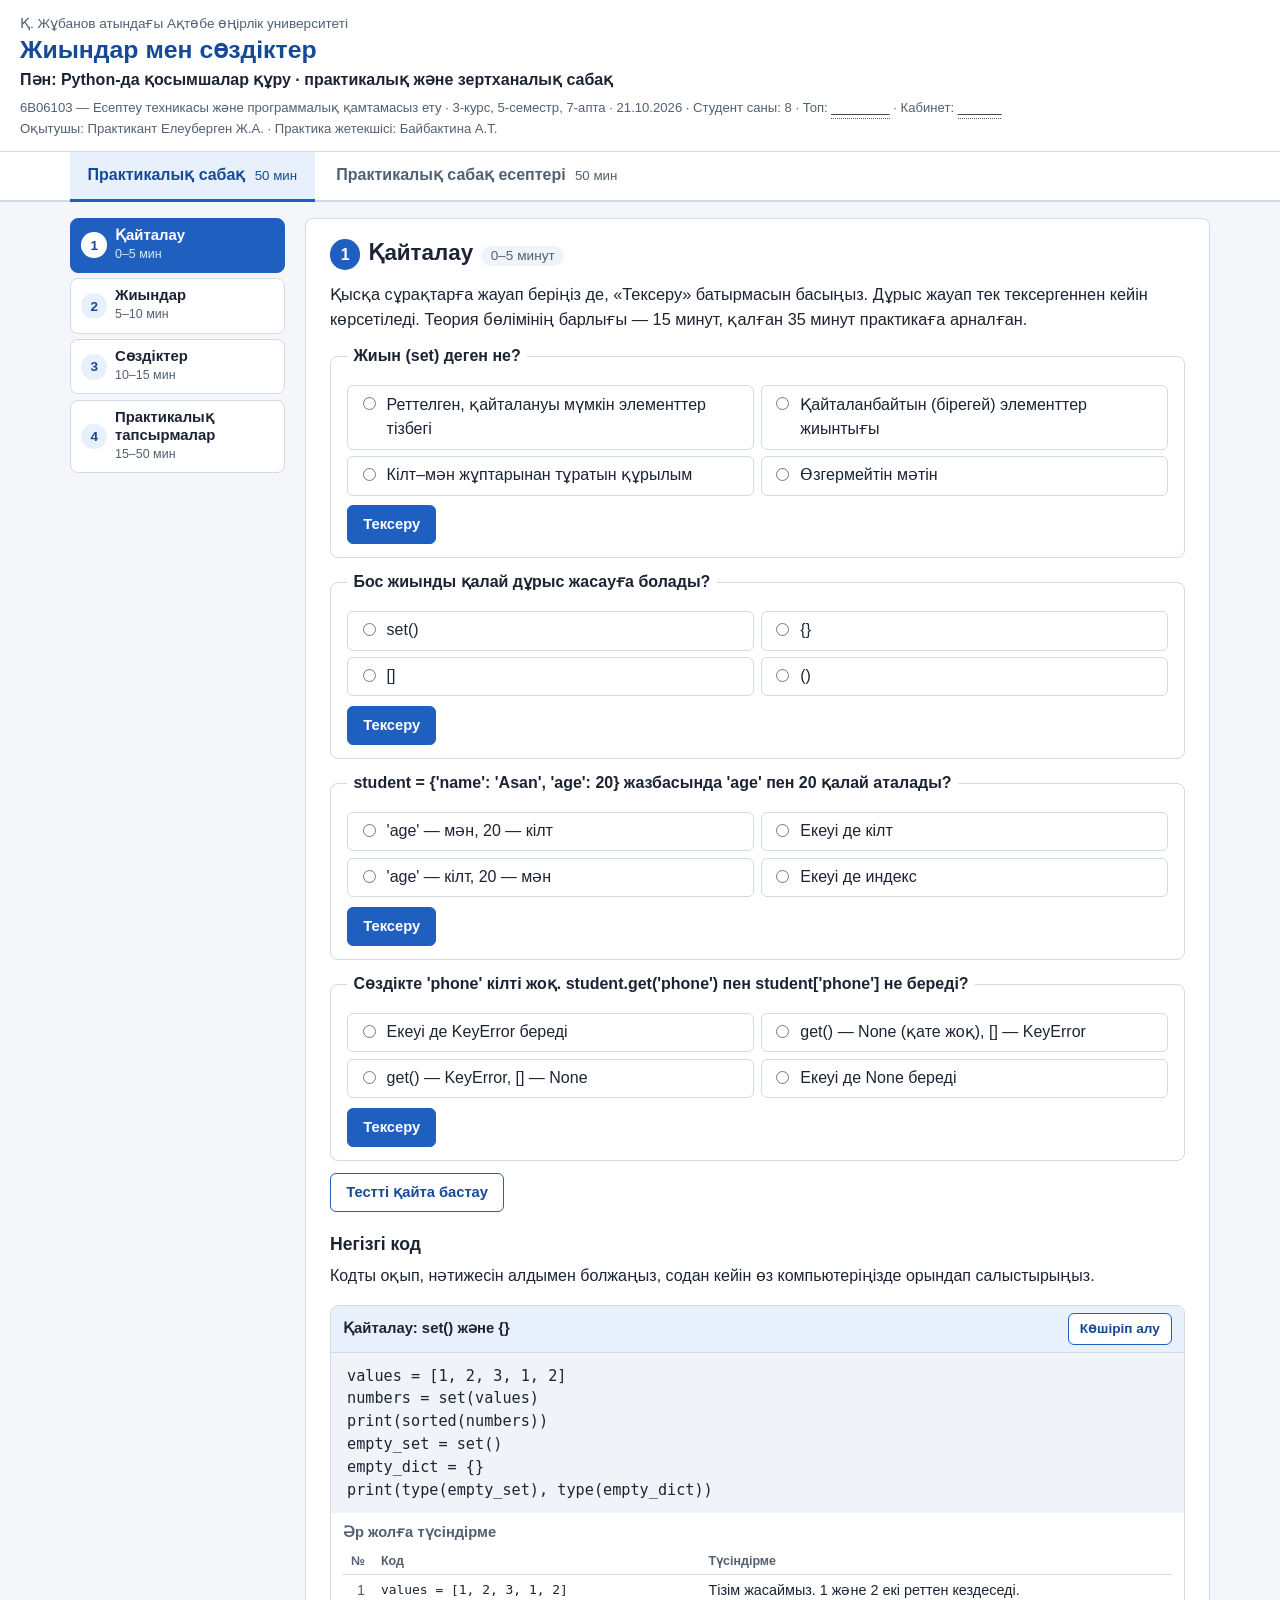
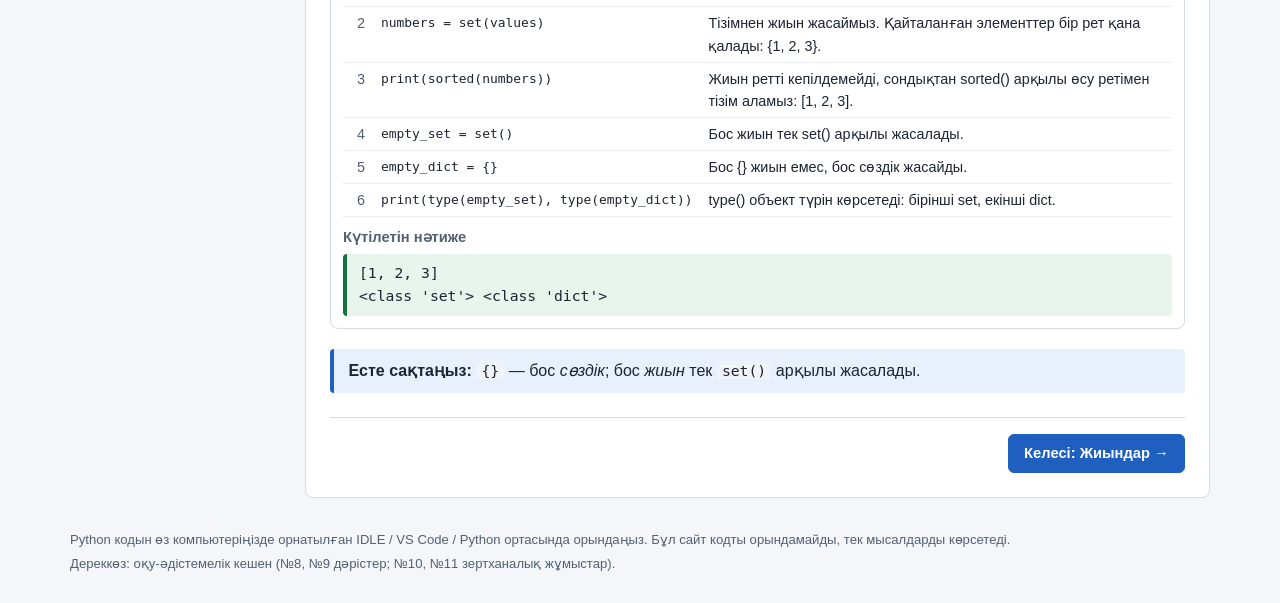
==== commit e0ec64ef: "0.0.2" ====
--- a/index.html
+++ b/index.html
@@ -18,7 +18,7 @@
 </header>
 <div class="tabbar noprint"><div class="tabs" role="tablist" aria-label="Сабақ түрі">
   <button type="button" role="tab" id="tab-practice" data-mode="practice" aria-controls="mode-practice" aria-selected="true">Практикалық сабақ <small><span data-cfg="practiceMinutes">50</span> мин</small></button>
-  <button type="button" role="tab" id="tab-lab" data-mode="lab" aria-controls="mode-lab" aria-selected="false" tabindex="-1">Зертханалық сабақ <small><span data-cfg="labMinutes">50</span> мин</small></button>
+  <button type="button" role="tab" id="tab-lab" data-mode="lab" aria-controls="mode-lab" aria-selected="false" tabindex="-1">Практикалық сабақ есептері <small><span data-cfg="labMinutes">50</span> мин</small></button>
 </div></div>
 <main id="content" class="layout">
   <div class="mode" id="mode-practice" role="tabpanel" aria-labelledby="tab-practice">
